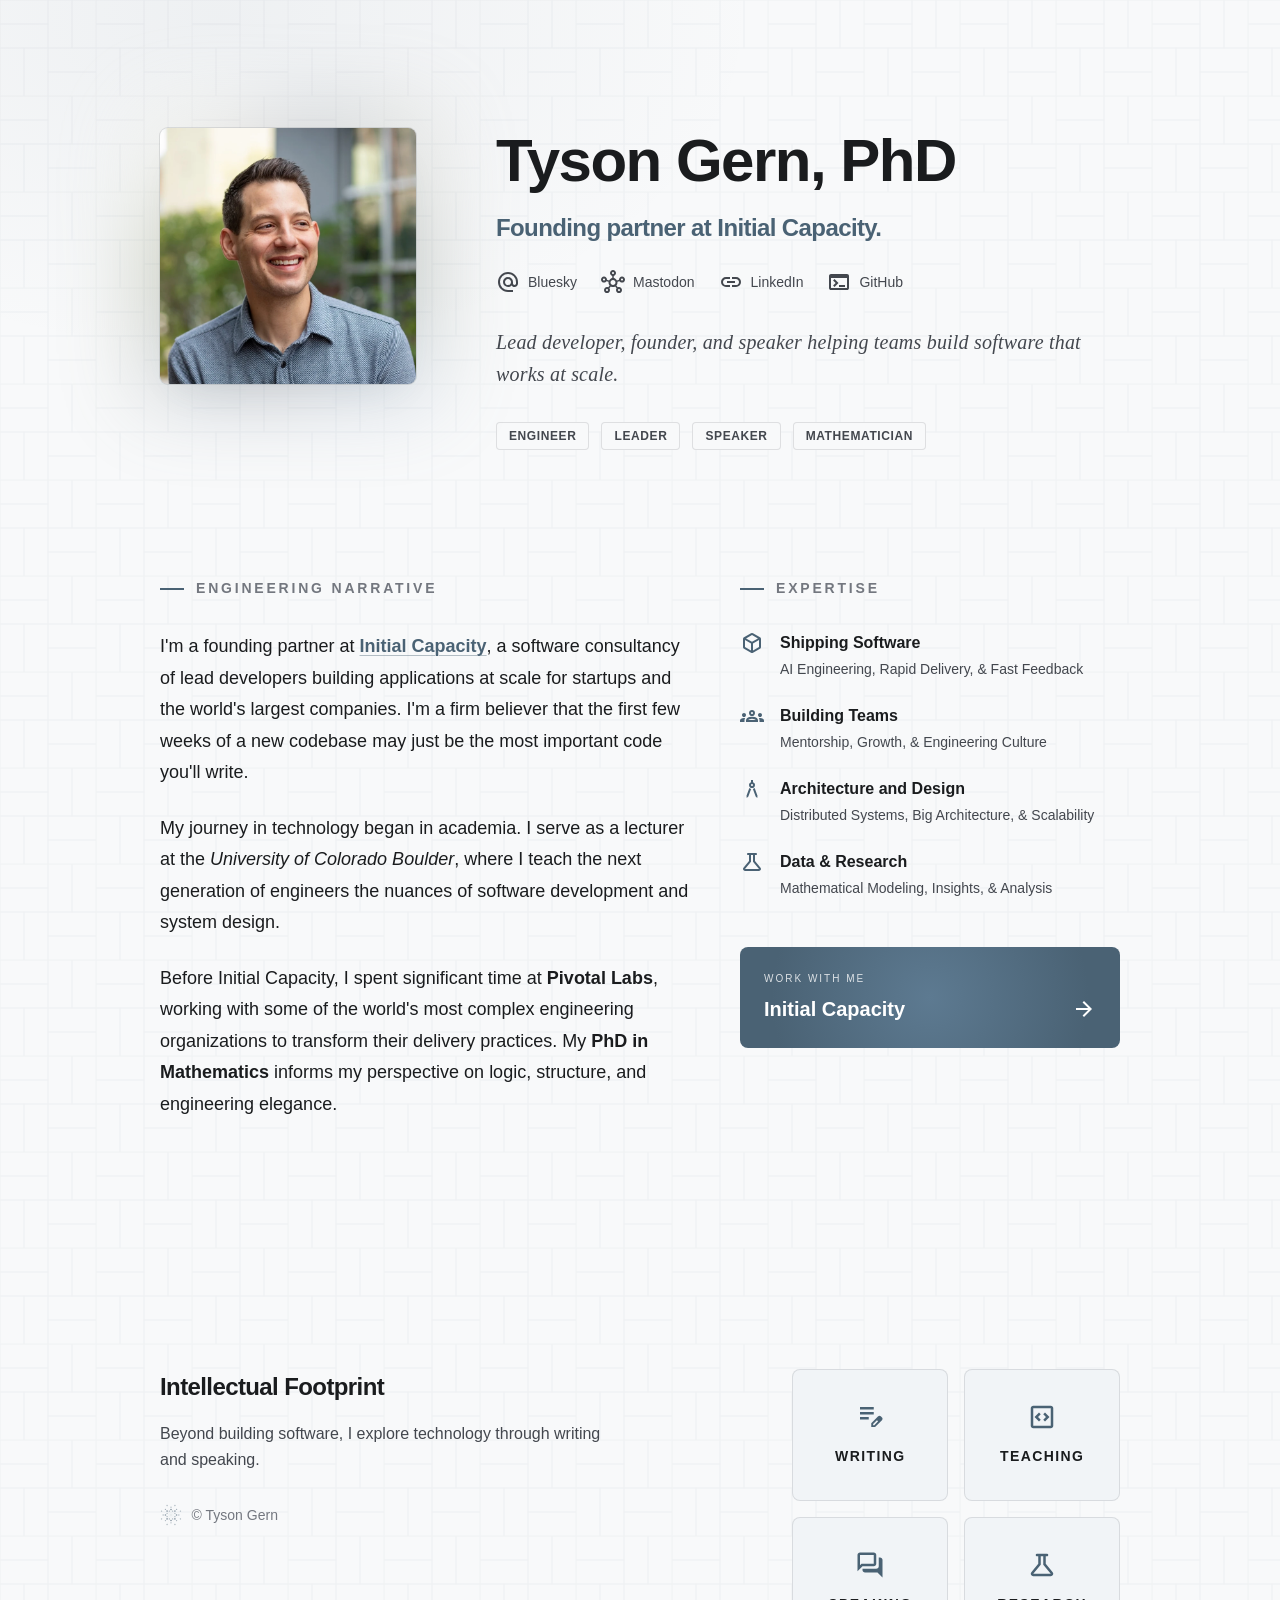
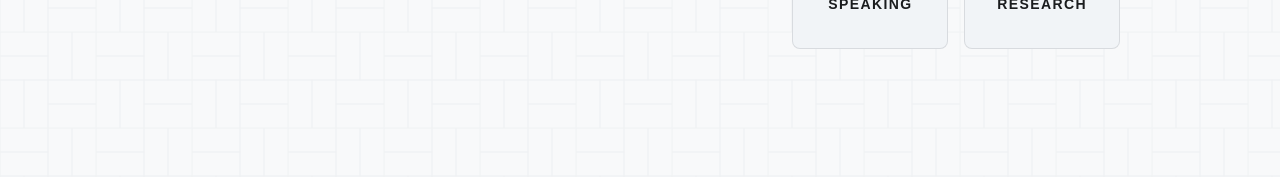
==== index.html @ 64d706c1 "Extend domino weave and wash to cover the full page Co-Authored-By: Claude Fable 5 <noreply@anthropi" ====
<!doctype html>

<html lang="en">
    <head>
        <meta charset="utf-8" />
        <meta content="width=device-width, initial-scale=1.0" name="viewport" />
        
        <title>Tyson Gern, PhD</title>

        <meta name="description" content="Founding partner at Initial Capacity, a software consultancy of lead developers building applications at scale." />
        <meta name="theme-color" media="(prefers-color-scheme: light)" content="#4a6274" />
        <meta name="theme-color" media="(prefers-color-scheme: dark)" content="#161b20" />

        <link rel="canonical" href="https://tyson.gern.org/" />
        <link rel="icon" type="image/svg+xml" href="/images/favicon.svg" />
        <link rel="alternate icon" type="image/png" href="/images/favicon.png" />
        <link rel="apple-touch-icon" href="/images/favicon.png" />
        <link rel="manifest" href="/site.webmanifest" />

        <meta property="og:title" content="Tyson Gern" />
        <meta property="og:type" content="website" />
        <meta
            property="og:description"
            content="Founding partner at Initial Capacity"
        />
        <meta property="og:url" content="https://tyson.gern.org" />
        <meta
            property="og:image"
            content="https://tyson.gern.org/images/profile.webp"
        />
        <meta property="og:image:width" content="800" />
        <meta property="og:image:height" content="800" />
        <meta property="og:image:alt" content="Portrait of Tyson Gern" />

        <meta name="twitter:card" content="summary_large_image" />
        <meta name="twitter:domain" content="tyson.gern.org" />
        <meta name="twitter:title" content="Tyson Gern" />
        <meta
            name="twitter:description"
            content="Founding partner at Initial Capacity"
        />
        <meta name="twitter:url" content="https://tyson.gern.org" />
        <meta
            name="twitter:image"
            content="https://tyson.gern.org/images/profile.webp"
        />
        <meta name="twitter:image:alt" content="Portrait of Tyson Gern" />

        <script type="application/ld+json">
            {
                "@context": "https://schema.org",
                "@type": "Person",
                "name": "Tyson Gern",
                "honorificSuffix": "PhD",
                "jobTitle": "Founding Partner",
                "url": "https://tyson.gern.org/",
                "image": "https://tyson.gern.org/images/profile.webp",
                "worksFor": {
                    "@type": "Organization",
                    "name": "Initial Capacity",
                    "url": "https://initialcapacity.io"
                },
                "alumniOf": {
                    "@type": "CollegeOrUniversity",
                    "name": "University of Colorado Boulder"
                },
                "sameAs": [
                    "https://bsky.app/profile/tysongern.bsky.social",
                    "https://hachyderm.io/@tysongern",
                    "https://www.linkedin.com/in/tysongern/",
                    "https://github.com/tygern",
                    "https://www.infoq.com/profile/Tyson-Gern",
                    "https://www.colorado.edu/ali/faculty-partners/tyson-gern",
                    "https://sessionize.com/tysongern/",
                    "https://arxiv.org/abs/1304.6074"
                ]
            }
        </script>
        <style>
            :root {
                color-scheme: light dark;

                --white: #ffffff;

                --primary-color: light-dark(#4a6274, #7f9bb0);
                --primary-hover-color: light-dark(#5d7a91, #92aec2);
                --text-color: light-dark(#1a1c1e, #e7ebee);
                --text-secondary-color: light-dark(#43474e, #b9c1c8);
                --text-muted-color: light-dark(#73777f, #8d959d);
                --background-color: light-dark(#f8f9fa, #161b20);
                --surface-color: light-dark(#eef1f4, #222b33);
                --surface-subtle-color: light-dark(#f1f4f7, #1b232a);
                --border-color: light-dark(
                    rgba(115, 119, 127, 0.2),
                    rgba(127, 155, 176, 0.2)
                );
                --card-color: light-dark(#4a6274, #354a5e);
                --card-glow-color: light-dark(#5d7a91, #48627b);
                --shadow-color: light-dark(
                    rgba(74, 98, 116, 0.18),
                    rgba(0, 0, 0, 0.5)
                );
                --hero-wash-color: light-dark(
                    rgba(74, 98, 116, 0.06),
                    rgba(127, 155, 176, 0.05)
                );
            }

            @property --primary-color { syntax: "<color>"; inherits: true; initial-value: #4a6274; }
            @property --primary-hover-color { syntax: "<color>"; inherits: true; initial-value: #5d7a91; }
            @property --text-color { syntax: "<color>"; inherits: true; initial-value: #1a1c1e; }
            @property --text-secondary-color { syntax: "<color>"; inherits: true; initial-value: #43474e; }
            @property --text-muted-color { syntax: "<color>"; inherits: true; initial-value: #73777f; }
            @property --background-color { syntax: "<color>"; inherits: true; initial-value: #f8f9fa; }
            @property --surface-color { syntax: "<color>"; inherits: true; initial-value: #eef1f4; }
            @property --surface-subtle-color { syntax: "<color>"; inherits: true; initial-value: #f1f4f7; }
            @property --border-color { syntax: "<color>"; inherits: true; initial-value: rgba(115, 119, 127, 0.2); }
            @property --card-color { syntax: "<color>"; inherits: true; initial-value: #4a6274; }
            @property --card-glow-color { syntax: "<color>"; inherits: true; initial-value: #5d7a91; }
            @property --shadow-color { syntax: "<color>"; inherits: true; initial-value: rgba(74, 98, 116, 0.18); }
            @property --hero-wash-color { syntax: "<color>"; inherits: true; initial-value: rgba(74, 98, 116, 0.06); }

            /* Added after first paint so the initial render doesn't fade in;
               makes an OS light/dark flip cross-fade like dusk instead of snapping. */
            html.theme-fade {
                transition: --primary-color 0.8s ease, --primary-hover-color 0.8s ease,
                    --text-color 0.8s ease, --text-secondary-color 0.8s ease,
                    --text-muted-color 0.8s ease, --background-color 0.8s ease,
                    --surface-color 0.8s ease, --surface-subtle-color 0.8s ease,
                    --border-color 0.8s ease, --card-color 0.8s ease,
                    --card-glow-color 0.8s ease, --shadow-color 0.8s ease,
                    --hero-wash-color 0.8s ease;
            }

            *, *::before, *::after {
                box-sizing: border-box;
            }

            @media (prefers-reduced-motion: reduce) {
                *, *::before, *::after {
                    animation-duration: 0.01ms !important;
                    animation-delay: 0ms !important;
                    animation-iteration-count: 1 !important;
                    transition-duration: 0.01ms !important;
                }
            }

            ::selection {
                background-color: light-dark(
                    rgba(74, 98, 116, 0.25),
                    rgba(127, 155, 176, 0.35)
                );
            }

            a:focus-visible {
                outline: 2px solid var(--primary-color);
                outline-offset: 3px;
                border-radius: 0.25rem;
            }

            body {
                margin: 0;
                position: relative;
                background-color: var(--background-color);
                color: var(--text-color);
                font-family: -apple-system, BlinkMacSystemFont, "Segoe UI",
                    Roboto, Helvetica, Arial, sans-serif, "Apple Color Emoji",
                    "Segoe UI Emoji", "Segoe UI Symbol";
                line-height: 1.5;
                -webkit-font-smoothing: antialiased;
                overflow-x: hidden;
            }

            /* Slow-breathing wash: ±1.5% over 160s — felt on a long dwell,
               never seen moving. Oversized so the drift never exposes an edge. */
            body::before {
                content: "";
                position: absolute;
                top: -10vh;
                left: -5vw;
                right: -5vw;
                height: 120vh;
                z-index: -1;
                background: radial-gradient(
                    ellipse 55% 45% at 20% 10%,
                    var(--hero-wash-color),
                    transparent 70%
                );
                animation: wash-drift 160s ease-in-out infinite alternate;
                pointer-events: none;
            }

            @keyframes wash-drift {
                from {
                    transform: translate3d(-1.5%, -1%, 0);
                }
                to {
                    transform: translate3d(1.5%, 1.5%, 0);
                }
            }

            /* Basketweave domino tiling across the whole page. */
            body::after {
                content: "";
                position: absolute;
                inset: 0;
                z-index: -1;
                background-color: var(--primary-color);
                opacity: 0.045;
                mask-image: url("data:image/svg+xml,%3Csvg xmlns='http://www.w3.org/2000/svg' width='96' height='96'%3E%3Cg fill='none' stroke='%23000'%3E%3Crect x='0' y='0' width='48' height='24'/%3E%3Crect x='0' y='24' width='48' height='24'/%3E%3Crect x='48' y='0' width='24' height='48'/%3E%3Crect x='72' y='0' width='24' height='48'/%3E%3Crect x='0' y='48' width='24' height='48'/%3E%3Crect x='24' y='48' width='24' height='48'/%3E%3Crect x='48' y='48' width='48' height='24'/%3E%3Crect x='48' y='72' width='48' height='24'/%3E%3C/g%3E%3C/svg%3E");
                mask-repeat: repeat;
                pointer-events: none;
            }

            h1, h2, h3, h4, p, ul {
                margin: 0;
            }

            ul {
                padding: 0;
            }

            svg.icon {
                width: 24px;
                height: 24px;
                fill: currentColor;
                flex-shrink: 0;
            }

            .container {
                max-width: 1024px;
                margin: 0 auto;
                padding: 4rem 2rem;

                @media (min-width: 768px) {
                    padding: 8rem 2rem;
                }
            }

            .hero {
                display: flex;
                flex-direction: column;
                gap: 3rem;
                align-items: center;
                margin-bottom: 8rem;

                @media (min-width: 768px) {
                    flex-direction: row;
                    gap: 5rem;
                    align-items: flex-start;
                }

                & img {
                    display: block;
                    width: 12rem;
                    height: 12rem;
                    object-fit: cover;
                    border-radius: 0.5rem;
                    background-color: var(--surface-color);
                    box-shadow: 0 0 0 1px var(--border-color),
                        0 20px 40px -24px var(--shadow-color);

                    @media (min-width: 768px) {
                        width: 16rem;
                        height: 16rem;
                    }
                }
            }

            .portrait {
                position: relative;
                isolation: isolate;
                flex-shrink: 0;
            }

            /* Ambient glow: the portrait's own colors bleed softly into the page. */
            .portrait::before {
                content: "";
                position: absolute;
                inset: -8%;
                z-index: -1;
                background: url(./images/profile.webp) center / cover;
                filter: blur(42px) saturate(1.15);
                border-radius: 1rem;
                opacity: 0.25;
            }

            @media (prefers-color-scheme: dark) {
                .portrait::before {
                    opacity: 0.45;
                }
            }

            .hero-content {
                flex-grow: 1;

                & h1 {
                    font-size: 2.5rem;
                    font-weight: 900;
                    line-height: 1.1;
                    margin-bottom: 1rem;
                    letter-spacing: -0.025em;
                    text-wrap: balance;

                    @media (min-width: 768px) {
                        font-size: 3.75rem;
                    }
                }

                & .headline {
                    font-size: 1.25rem;
                    font-weight: 700;
                    color: var(--primary-color);
                    margin-bottom: 1.5rem;
                    letter-spacing: -0.025em;
                    text-wrap: balance;

                    @media (min-width: 768px) {
                        font-size: 1.5rem;
                    }
                }

                & .statement {
                    font-family: "Iowan Old Style", "Palatino Linotype",
                        Palatino, Georgia, "Times New Roman", serif;
                    font-size: 1.125rem;
                    line-height: 1.6;
                    letter-spacing: 0.01em;
                    color: var(--text-secondary-color);
                    font-style: italic;
                    text-wrap: pretty;
                    max-width: 42rem;
                    margin-bottom: 2rem;

                    @media (min-width: 768px) {
                        font-size: 1.25rem;
                    }
                }
            }

            .social-links {
                display: flex;
                flex-wrap: wrap;
                gap: 1.5rem;
                margin-bottom: 2rem;
                color: var(--text-secondary-color);

                & a {
                    display: flex;
                    align-items: center;
                    gap: 0.5rem;
                    text-decoration: none;
                    color: inherit;
                    transition: color 0.2s ease;

                    &:hover {
                        color: var(--primary-color);
                    }

                    &:hover svg {
                        animation: icon-wiggle 0.35s ease;
                    }

                    & span {
                        font-size: 0.875rem;
                        font-weight: 500;
                    }
                }
            }

            @keyframes icon-wiggle {
                0%, 100% {
                    transform: rotate(0);
                }
                30% {
                    transform: rotate(-8deg) scale(1.08);
                }
                60% {
                    transform: rotate(6deg) scale(1.08);
                }
            }

            .tag-container {
                display: flex;
                flex-wrap: wrap;
                gap: 0.75rem;

                & span {
                    padding: 0.25rem 0.75rem;
                    /* opaque so the domino pattern never shows through a pill */
                    background-color: var(--background-color);
                    border: 1px solid var(--border-color);
                    color: var(--text-secondary-color);
                    border-radius: 0.25rem;
                    font-size: 0.75rem;
                    font-weight: 700;
                    text-transform: uppercase;
                    letter-spacing: 0.05em;
                }
            }

            .content-grid {
                display: grid;
                grid-template-columns: 1fr;
                gap: 3rem;
                margin-bottom: 8rem;

                @media (min-width: 768px) {
                    grid-template-columns: 7fr 5fr;
                }
            }

            .section-label {
                font-size: 0.875rem;
                font-weight: 900;
                text-transform: uppercase;
                letter-spacing: 0.2em;
                color: var(--text-muted-color);
                margin-bottom: 2rem;
                display: flex;
                align-items: center;
                gap: 0.75rem;

                &::before {
                    content: "";
                    width: 1.5rem;
                    height: 2px;
                    background-color: var(--primary-color);
                    flex-shrink: 0;
                }
            }

            .narrative {
                font-size: 1.125rem;
                color: var(--text-color);
                line-height: 1.75;

                & p {
                    margin-bottom: 1.5rem;
                    text-wrap: pretty;
                }

                & strong {
                    font-weight: 700;
                }

                & a.highlight {
                    color: var(--primary-color);
                    font-weight: 700;
                    text-decoration: underline;
                    text-decoration-color: color-mix(
                        in srgb,
                        var(--primary-color) 40%,
                        transparent
                    );
                    text-decoration-thickness: 1px;
                    text-underline-offset: 3px;
                    transition: text-decoration-color 0.2s ease;

                    &:hover {
                        text-decoration-color: var(--primary-color);
                    }
                }
            }

            .expertise-list {
                list-style: none;
                display: flex;
                flex-direction: column;
                gap: 1.5rem;
                margin-bottom: 3rem;

                & li {
                    display: flex;
                    align-items: flex-start;
                    gap: 1rem;

                    & svg {
                        color: var(--primary-color);
                    }

                    & .expertise-title {
                        font-weight: 700;
                        color: var(--text-color);
                        margin-bottom: 0.25rem;
                    }

                    & .expertise-desc {
                        font-size: 0.875rem;
                        color: var(--text-secondary-color);
                    }
                }
            }

            .project-card {
                display: block;
                padding: 1.5rem;
                background: radial-gradient(
                    220px circle at var(--x, 50%) var(--y, 50%),
                    var(--card-glow-color),
                    var(--card-color) 72%
                );
                color: var(--white);
                border-radius: 0.5rem;
                text-decoration: none;

                & .label {
                    font-size: 0.625rem;
                    text-transform: uppercase;
                    letter-spacing: 0.2em;
                    opacity: 0.8;
                    margin-bottom: 0.5rem;
                }

                & .content {
                    display: flex;
                    align-items: center;
                    justify-content: space-between;
                }

                & h4 {
                    font-size: 1.25rem;
                    font-weight: 700;
                }
            }

            .footer-section {
                padding-top: 6rem;
                border-top: 1px solid var(--border-color);
            }

            /* Scroll-linked: the rule draws outward from center as the footer
               enters the viewport. Unsupported browsers keep the static border. */
            @supports (animation-timeline: view()) {
                .footer-section {
                    border-top-color: transparent;
                    position: relative;

                    &::before {
                        content: "";
                        position: absolute;
                        top: 0;
                        left: 50%;
                        width: 0;
                        height: 1px;
                        background-color: var(--border-color);
                        animation: draw-hairline linear both;
                        animation-timeline: view();
                        animation-range: entry 0% entry 80%;
                    }
                }

                @keyframes draw-hairline {
                    to {
                        width: 100%;
                        left: 0;
                    }
                }
            }

            .footer-flex {
                display: flex;
                flex-direction: column;
                gap: 3rem;

                @media (min-width: 768px) {
                    flex-direction: row;
                    justify-content: space-between;
                }
            }

            .footer-info {
                max-width: 28rem;

                & h2 {
                    font-size: 1.5rem;
                    font-weight: 900;
                    margin-bottom: 1rem;
                    letter-spacing: -0.025em;
                    text-wrap: balance;
                }

                & p {
                    color: var(--text-secondary-color);
                    line-height: 1.6;
                }

                & .copyright {
                    margin-top: 2rem;
                    font-size: 0.875rem;
                    color: var(--text-muted-color);
                    display: flex;
                    align-items: center;
                    gap: 0.6rem;
                }

                & .colophon {
                    color: var(--primary-color);
                    opacity: 0.65;
                    flex-shrink: 0;
                }
            }

            .action-buttons {
                display: grid;
                grid-template-columns: repeat(2, 1fr);
                gap: 1rem;

                & a {
                    padding: 2rem;
                    background-color: var(--surface-subtle-color);
                    border-radius: 0.5rem;
                    border: 1px solid var(--border-color);
                    text-decoration: none;
                    color: inherit;
                    text-align: center;
                    transition: border-color 0.2s ease,
                        background-color 0.2s ease, transform 0.2s ease,
                        box-shadow 0.2s ease;

                    &:hover {
                        border-color: var(--primary-color);
                        background-color: var(--surface-color);
                        transform: translateY(-3px);
                        box-shadow: 0 1px 2px rgba(74, 98, 116, 0.08),
                            0 10px 24px -6px var(--shadow-color);
                    }

                    & svg {
                        display: block;
                        margin-inline: auto;
                        color: var(--primary-color);
                        width: 30px;
                        height: 30px;
                        margin-bottom: 0.75rem;
                    }

                    & span {
                        font-size: 0.875rem;
                        font-weight: 700;
                        text-transform: uppercase;
                        letter-spacing: 0.1em;
                    }
                }
            }
        </style>
    </head>
    <body>
        <main class="container">
            <section class="hero">
                <div class="portrait">
                    <img
                        alt="Professional studio portrait of Tyson Gern"
                        src="./images/profile.webp"
                        width="800"
                        height="800"
                        fetchpriority="high"
                        decoding="async"
                    />
                </div>
                <div class="hero-content">
                    <h1>Tyson Gern, PhD</h1>
                    <p class="headline">
                        Founding partner at Initial Capacity.
                    </p>
                    <div class="social-links">
                        <a
                            href="https://bsky.app/profile/tysongern.bsky.social"
                        >
                            <svg class="icon" aria-hidden="true" focusable="false" xmlns="http://www.w3.org/2000/svg" viewBox="0 -960 960 960"><path d="M480-80q-83 0-156-31.5T197-197q-54-54-85.5-127T80-480q0-83 31.5-156T197-763q54-54 127-85.5T480-880q83 0 156 31.5T763-763q54 54 85.5 127T880-480v58q0 59-40.5 100.5T740-280q-35 0-66-15t-52-43q-29 29-65.5 43.5T480-280q-83 0-141.5-58.5T280-480q0-83 58.5-141.5T480-680q83 0 141.5 58.5T680-480v58q0 26 17 44t43 18q26 0 43-18t17-44v-58q0-134-93-227t-227-93q-134 0-227 93t-93 227q0 134 93 227t227 93h200v80H480Zm85-315q35-35 35-85t-35-85q-35-35-85-35t-85 35q-35 35-35 85t35 85q35 35 85 35t85-35Z"/></svg>
                            <span>Bluesky</span>
                        </a>
                        <a
                            href="https://hachyderm.io/@tysongern"
                        >
                            <svg class="icon" aria-hidden="true" focusable="false" xmlns="http://www.w3.org/2000/svg" viewBox="0 -960 960 960"><path d="M155-75q-35-35-35-85t35-85q35-35 85-35 14 0 26 3t23 8l57-71q-28-31-39-70t-5-78l-81-27q-17 25-43 40t-58 15q-50 0-85-35T0-580q0-50 35-85t85-35q50 0 85 35t35 85v8l81 28q20-36 53.5-61t75.5-32v-87q-39-11-64.5-42.5T360-840q0-50 35-85t85-35q50 0 85 35t35 85q0 42-26 73.5T510-724v87q42 7 75.5 32t53.5 61l81-28v-8q0-50 35-85t85-35q50 0 85 35t35 85q0 50-35 85t-85 35q-32 0-58.5-15T739-515l-81 27q6 39-5 77.5T614-340l57 70q11-5 23-7.5t26-2.5q50 0 85 35t35 85q0 50-35 85t-85 35q-50 0-85-35t-35-85q0-20 6.5-38.5T624-232l-57-71q-41 23-87.5 23T392-303l-56 71q11 15 17.5 33.5T360-160q0 50-35 85t-85 35q-50 0-85-35Zm-35-465q17 0 28.5-11.5T160-580q0-17-11.5-28.5T120-620q-17 0-28.5 11.5T80-580q0 17 11.5 28.5T120-540Zm148.5 408.5Q280-143 280-160t-11.5-28.5Q257-200 240-200t-28.5 11.5Q200-177 200-160t11.5 28.5Q223-120 240-120t28.5-11.5Zm240-680Q520-823 520-840t-11.5-28.5Q497-880 480-880t-28.5 11.5Q440-857 440-840t11.5 28.5Q463-800 480-800t28.5-11.5ZM480-360q42 0 71-29t29-71q0-42-29-71t-71-29q-42 0-71 29t-29 71q0 42 29 71t71 29Zm268.5 228.5Q760-143 760-160t-11.5-28.5Q737-200 720-200t-28.5 11.5Q680-177 680-160t11.5 28.5Q703-120 720-120t28.5-11.5Zm120-420Q880-563 880-580t-11.5-28.5Q857-620 840-620t-28.5 11.5Q800-597 800-580t11.5 28.5Q823-540 840-540t28.5-11.5ZM480-840ZM120-580Zm360 120Zm360-120ZM240-160Zm480 0Z"/></svg>
                            <span>Mastodon</span>
                        </a>
                        <a
                            href="https://www.linkedin.com/in/tysongern/"
                        >
                            <svg class="icon" aria-hidden="true" focusable="false" xmlns="http://www.w3.org/2000/svg" viewBox="0 -960 960 960"><path d="M440-280H280q-83 0-141.5-58.5T80-480q0-83 58.5-141.5T280-680h160v80H280q-50 0-85 35t-35 85q0 50 35 85t85 35h160v80ZM320-440v-80h320v80H320Zm200 160v-80h160q50 0 85-35t35-85q0-50-35-85t-85-35H520v-80h160q83 0 141.5 58.5T880-480q0 83-58.5 141.5T680-280H520Z"/></svg>
                            <span>LinkedIn</span>
                        </a>
                        <a href="https://github.com/tygern">
                            <svg class="icon" aria-hidden="true" focusable="false" xmlns="http://www.w3.org/2000/svg" viewBox="0 -960 960 960"><path d="M160-160q-33 0-56.5-23.5T80-240v-480q0-33 23.5-56.5T160-800h640q33 0 56.5 23.5T880-720v480q0 33-23.5 56.5T800-160H160Zm0-80h640v-400H160v400Zm140-40-56-56 103-104-104-104 57-56 160 160-160 160Zm180 0v-80h240v80H480Z"/></svg>
                            <span>GitHub</span>
                        </a>
                    </div>
                    <p class="statement">
                        Lead developer, founder, and speaker helping teams build software that works at scale.
                    </p>
                    <div class="tag-container">
                        <span>Engineer</span>
                        <span>Leader</span>
                        <span>Speaker</span>
                        <span>Mathematician</span>
                    </div>
                </div>
            </section>
            <section class="content-grid">
                <div>
                    <h2 class="section-label">Engineering Narrative</h2>
                    <div class="narrative">
                        <p>
                            I'm a founding partner at
                            <a class="highlight" href="https://initialcapacity.io"
                                >Initial Capacity</a
                            >, a software consultancy of lead developers
                            building applications at scale for startups and the
                            world's largest companies. I'm a firm believer that
                            the first few weeks of a new codebase may just be
                            the most important code you'll write.
                        </p>
                        <p>
                            My journey in technology began in academia. I
                            serve as a lecturer at the
                            <em>University of Colorado Boulder</em>, where I
                            teach the next generation of engineers the nuances
                            of software development and system design.
                        </p>
                        <p>
                            Before Initial Capacity, I spent significant time at
                            <strong>Pivotal Labs</strong>, working with some of
                            the world's most complex engineering organizations
                            to transform their delivery practices. My
                            <strong>PhD in Mathematics</strong> informs
                            my perspective on logic, structure, and engineering
                            elegance.
                        </p>
                    </div>
                </div>
                <div>
                    <h3 class="section-label">Expertise</h3>
                    <ul class="expertise-list">
                        <li>
                            <svg class="icon" aria-hidden="true" focusable="false" xmlns="http://www.w3.org/2000/svg" viewBox="0 -960 960 960"><path d="M440-183v-274L200-596v274l240 139Zm80 0 240-139v-274L520-457v274Zm-40-343 237-137-237-137-237 137 237 137ZM160-252q-19-11-29.5-29T120-321v-318q0-22 10.5-40t29.5-29l280-161q19-11 40-11t40 11l280 161q19 11 29.5 29t10.5 40v318q0 22-10.5 40T800-252L520-91q-19 11-40 11t-40-11L160-252Zm320-228Z"/></svg>
                            <div>
                                <p class="expertise-title">Shipping Software</p>
                                <p class="expertise-desc">
                                    AI Engineering, Rapid Delivery, &amp; Fast
                                    Feedback
                                </p>
                            </div>
                        </li>
                        <li>
                            <svg class="icon" aria-hidden="true" focusable="false" xmlns="http://www.w3.org/2000/svg" viewBox="0 -960 960 960"><path d="M0-240v-63q0-43 44-70t116-27q13 0 25 .5t23 2.5q-14 21-21 44t-7 48v65H0Zm240 0v-65q0-32 17.5-58.5T307-410q32-20 76.5-30t96.5-10q53 0 97.5 10t76.5 30q32 20 49 46.5t17 58.5v65H240Zm540 0v-65q0-26-6.5-49T754-397q11-2 22.5-2.5t23.5-.5q72 0 116 26.5t44 70.5v63H780Zm-455-80h311q-10-20-55.5-35T480-370q-55 0-100.5 15T325-320ZM160-440q-33 0-56.5-23.5T80-520q0-34 23.5-57t56.5-23q34 0 57 23t23 57q0 33-23 56.5T160-440Zm640 0q-33 0-56.5-23.5T720-520q0-34 23.5-57t56.5-23q34 0 57 23t23 57q0 33-23 56.5T800-440Zm-320-40q-50 0-85-35t-35-85q0-51 35-85.5t85-34.5q51 0 85.5 34.5T600-600q0 50-34.5 85T480-480Zm0-80q17 0 28.5-11.5T520-600q0-17-11.5-28.5T480-640q-17 0-28.5 11.5T440-600q0 17 11.5 28.5T480-560Zm1 240Zm-1-280Z"/></svg>
                            <div>
                                <p class="expertise-title">Building Teams</p>
                                <p class="expertise-desc">
                                    Mentorship, Growth, &amp; Engineering
                                    Culture
                                </p>
                            </div>
                        </li>
                        <li>
                            <svg class="icon" aria-hidden="true" focusable="false" xmlns="http://www.w3.org/2000/svg" viewBox="0 -960 960 960"><path d="m270-120-10-88 114-314q15 14 32.5 23.5T444-484L334-182l-64 62Zm420 0-64-62-110-302q20-5 37.5-14.5T586-522l114 314-10 88ZM395-555q-35-35-35-85 0-39 22.5-69.5T440-752v-88h80v88q35 12 57.5 42.5T600-640q0 50-35 85t-85 35q-50 0-85-35Zm113.5-56.5Q520-623 520-640t-11.5-28.5Q497-680 480-680t-28.5 11.5Q440-657 440-640t11.5 28.5Q463-600 480-600t28.5-11.5Z"/></svg>
                            <div>
                                <p class="expertise-title">
                                    Architecture and Design
                                </p>
                                <p class="expertise-desc">
                                    Distributed Systems, Big Architecture, &amp;
                                    Scalability
                                </p>
                            </div>
                        </li>
                        <li>
                            <svg class="icon" aria-hidden="true" focusable="false" xmlns="http://www.w3.org/2000/svg" viewBox="0 -960 960 960"><path d="M200-120q-51 0-72.5-45.5T138-250l222-270v-240h-40q-17 0-28.5-11.5T280-800q0-17 11.5-28.5T320-840h320q17 0 28.5 11.5T680-800q0 17-11.5 28.5T640-760h-40v240l222 270q32 39 10.5 84.5T760-120H200Zm0-80h560L520-492v-268h-80v268L200-200Zm280-280Z"/></svg>
                            <div>
                                <p class="expertise-title">
                                    Data &amp; Research
                                </p>
                                <p class="expertise-desc">
                                    Mathematical Modeling, Insights, &amp;
                                    Analysis
                                </p>
                            </div>
                        </li>
                    </ul>
                    <a class="project-card" href="https://initialcapacity.io">
                        <p class="label">Work with me</p>
                        <div class="content">
                            <h4>Initial Capacity</h4>
                            <svg class="icon" aria-hidden="true" focusable="false" xmlns="http://www.w3.org/2000/svg" viewBox="0 -960 960 960"><path d="M647-440H160v-80h487L423-744l57-56 320 320-320 320-57-56 224-224Z"/></svg>
                        </div>
                    </a>
                </div>
            </section>
            <section class="footer-section">
                <div class="footer-flex">
                    <div class="footer-info">
                        <h2>Intellectual Footprint</h2>
                        <p>
                            Beyond building software, I explore technology
                            through writing and speaking.
                        </p>
                        <p class="copyright">
                            <svg class="colophon" role="img" viewBox="-60 -60 120 120" width="22" height="22"><title>Root system of type D₅, Coxeter-plane projection</title><g stroke="currentColor" stroke-width=".8" opacity=".18"><line x2="-51.7" y2="21.4"/><line x2="-51.7" y2="-21.4"/><line x2="-42.8" y2="0"/><line x2="-30.3" y2="30.3"/><line x2="-30.3" y2="0"/><line x2="-30.3" y2="-30.3"/><line x2="-21.4" y2="51.7"/><line x2="-21.4" y2="21.4"/><line x2="-21.4" y2="8.9"/><line x2="-21.4" y2="-8.9"/><line x2="-21.4" y2="-21.4"/><line x2="-21.4" y2="-51.7"/><line x2="-8.9" y2="21.4"/><line x2="-8.9" y2="-21.4"/><line x2="0" y2="42.8"/><line x2="0" y2="30.3"/><line x2="0" y2="-30.3"/><line x2="0" y2="-42.8"/><line x2="8.9" y2="21.4"/><line x2="8.9" y2="-21.4"/><line x2="21.4" y2="51.7"/><line x2="21.4" y2="21.4"/><line x2="21.4" y2="8.9"/><line x2="21.4" y2="-8.9"/><line x2="21.4" y2="-21.4"/><line x2="21.4" y2="-51.7"/><line x2="30.3" y2="30.3"/><line x2="30.3" y2="0"/><line x2="30.3" y2="-30.3"/><line x2="42.8" y2="0"/><line x2="51.7" y2="21.4"/><line x2="51.7" y2="-21.4"/></g><g fill="currentColor"><circle cx="-51.7" cy="21.4" r="3.6" opacity=".7"/><circle cx="-51.7" cy="-21.4" r="3.6" opacity=".7"/><circle cx="-42.8" cy="0" r="3.6" opacity=".7"/><circle cx="-30.3" cy="30.3" r="3.6" opacity=".7"/><circle cx="-30.3" cy="0" r="4.4"/><circle cx="-30.3" cy="-30.3" r="3.6" opacity=".7"/><circle cx="-21.4" cy="51.7" r="3.6" opacity=".7"/><circle cx="-21.4" cy="21.4" r="4.4"/><circle cx="-21.4" cy="8.9" r="3.6" opacity=".7"/><circle cx="-21.4" cy="-8.9" r="3.6" opacity=".7"/><circle cx="-21.4" cy="-21.4" r="4.4"/><circle cx="-21.4" cy="-51.7" r="3.6" opacity=".7"/><circle cx="-8.9" cy="21.4" r="3.6" opacity=".7"/><circle cx="-8.9" cy="-21.4" r="3.6" opacity=".7"/><circle cx="0" cy="42.8" r="3.6" opacity=".7"/><circle cx="0" cy="30.3" r="4.4"/><circle cx="0" cy="-30.3" r="4.4"/><circle cx="0" cy="-42.8" r="3.6" opacity=".7"/><circle cx="8.9" cy="21.4" r="3.6" opacity=".7"/><circle cx="8.9" cy="-21.4" r="3.6" opacity=".7"/><circle cx="21.4" cy="51.7" r="3.6" opacity=".7"/><circle cx="21.4" cy="21.4" r="4.4"/><circle cx="21.4" cy="8.9" r="3.6" opacity=".7"/><circle cx="21.4" cy="-8.9" r="3.6" opacity=".7"/><circle cx="21.4" cy="-21.4" r="4.4"/><circle cx="21.4" cy="-51.7" r="3.6" opacity=".7"/><circle cx="30.3" cy="30.3" r="3.6" opacity=".7"/><circle cx="30.3" cy="0" r="4.4"/><circle cx="30.3" cy="-30.3" r="3.6" opacity=".7"/><circle cx="42.8" cy="0" r="3.6" opacity=".7"/><circle cx="51.7" cy="21.4" r="3.6" opacity=".7"/><circle cx="51.7" cy="-21.4" r="3.6" opacity=".7"/></g></svg>
                            <span>&copy; Tyson Gern</span>
                        </p>
                    </div>
                    <div class="action-buttons">
                        <a
                            href="https://www.infoq.com/profile/Tyson-Gern"
                        >
                            <svg class="icon" aria-hidden="true" focusable="false" xmlns="http://www.w3.org/2000/svg" viewBox="0 -960 960 960"><path d="M160-400v-80h280v80H160Zm0-160v-80h440v80H160Zm0-160v-80h440v80H160Zm360 560v-123l221-220q9-9 20-13t22-4q12 0 23 4.5t20 13.5l37 37q8 9 12.5 20t4.5 22q0 11-4 22.5T863-380L643-160H520Zm300-263-37-37 37 37ZM580-220h38l121-122-18-19-19-18-122 121v38Zm141-141-19-18 37 37-18-19Z"/></svg>
                            <span>Writing</span>
                        </a>
                        <a
                            href="https://www.colorado.edu/ali/faculty-partners/tyson-gern"
                        >
                            <svg class="icon" aria-hidden="true" focusable="false" xmlns="http://www.w3.org/2000/svg" viewBox="0 -960 960 960"><path d="m384-336 56-57-87-87 87-87-56-57-144 144 144 144Zm192 0 144-144-144-144-56 57 87 87-87 87 56 57ZM200-120q-33 0-56.5-23.5T120-200v-560q0-33 23.5-56.5T200-840h560q33 0 56.5 23.5T840-760v560q0 33-23.5 56.5T760-120H200Zm0-80h560v-560H200v560Zm0-560v560-560Z"/></svg>
                            <span>Teaching</span>
                        </a>
                        <a
                            href="https://sessionize.com/tysongern/"
                        >
                            <svg class="icon" aria-hidden="true" focusable="false" xmlns="http://www.w3.org/2000/svg" viewBox="0 -960 960 960"><path d="M880-80 720-240H320q-33 0-56.5-23.5T240-320v-40h440q33 0 56.5-23.5T760-440v-280h40q33 0 56.5 23.5T880-640v560ZM160-473l47-47h393v-280H160v327ZM80-280v-520q0-33 23.5-56.5T160-880h440q33 0 56.5 23.5T680-800v280q0 33-23.5 56.5T600-440H240L80-280Zm80-240v-280 280Z"/></svg>
                            <span>Speaking</span>
                        </a>
                        <a
                            href="https://arxiv.org/abs/1304.6074"
                            title="Leading Coefficients of Kazhdan–Lusztig Polynomials in Type D — PhD thesis, 2013"
                        >
                            <svg class="icon" aria-hidden="true" focusable="false" xmlns="http://www.w3.org/2000/svg" viewBox="0 -960 960 960"><path d="M200-120q-51 0-72.5-45.5T138-250l222-270v-240h-40q-17 0-28.5-11.5T280-800q0-17 11.5-28.5T320-840h320q17 0 28.5 11.5T680-800q0 17-11.5 28.5T640-760h-40v240l222 270q32 39 10.5 84.5T760-120H200Zm0-80h560L520-492v-268h-80v268L200-200Zm280-280Z"/></svg>
                            <span>Research</span>
                        </a>
                    </div>
                </div>
            </section>
        </main>
        <script>
            requestAnimationFrame(() =>
                requestAnimationFrame(() =>
                    document.documentElement.classList.add("theme-fade")
                )
            );

            const card = document.querySelector(".project-card");
            card.addEventListener("mousemove", (event) => {
                const rect = card.getBoundingClientRect();
                const x = ((event.clientX - rect.left) / rect.width) * 100;
                const y = ((event.clientY - rect.top) / rect.height) * 100;
                card.style.setProperty("--x", x + "%");
                card.style.setProperty("--y", y + "%");
            });
            card.addEventListener("mouseleave", () => {
                card.style.removeProperty("--x");
                card.style.removeProperty("--y");
            });

            console.log(
                "%cHi. You look like someone who reads consoles.",
                "color:#7f9bb0;font-weight:bold;font-size:14px;"
            );
            console.log(
                "Fun fact: before shipping software I computed leading coefficients of Kazhdan–Lusztig polynomials — https://arxiv.org/abs/1304.6074"
            );
            console.log(
                "Want to build something? → https://initialcapacity.io"
            );
        </script>
    </body>
</html>
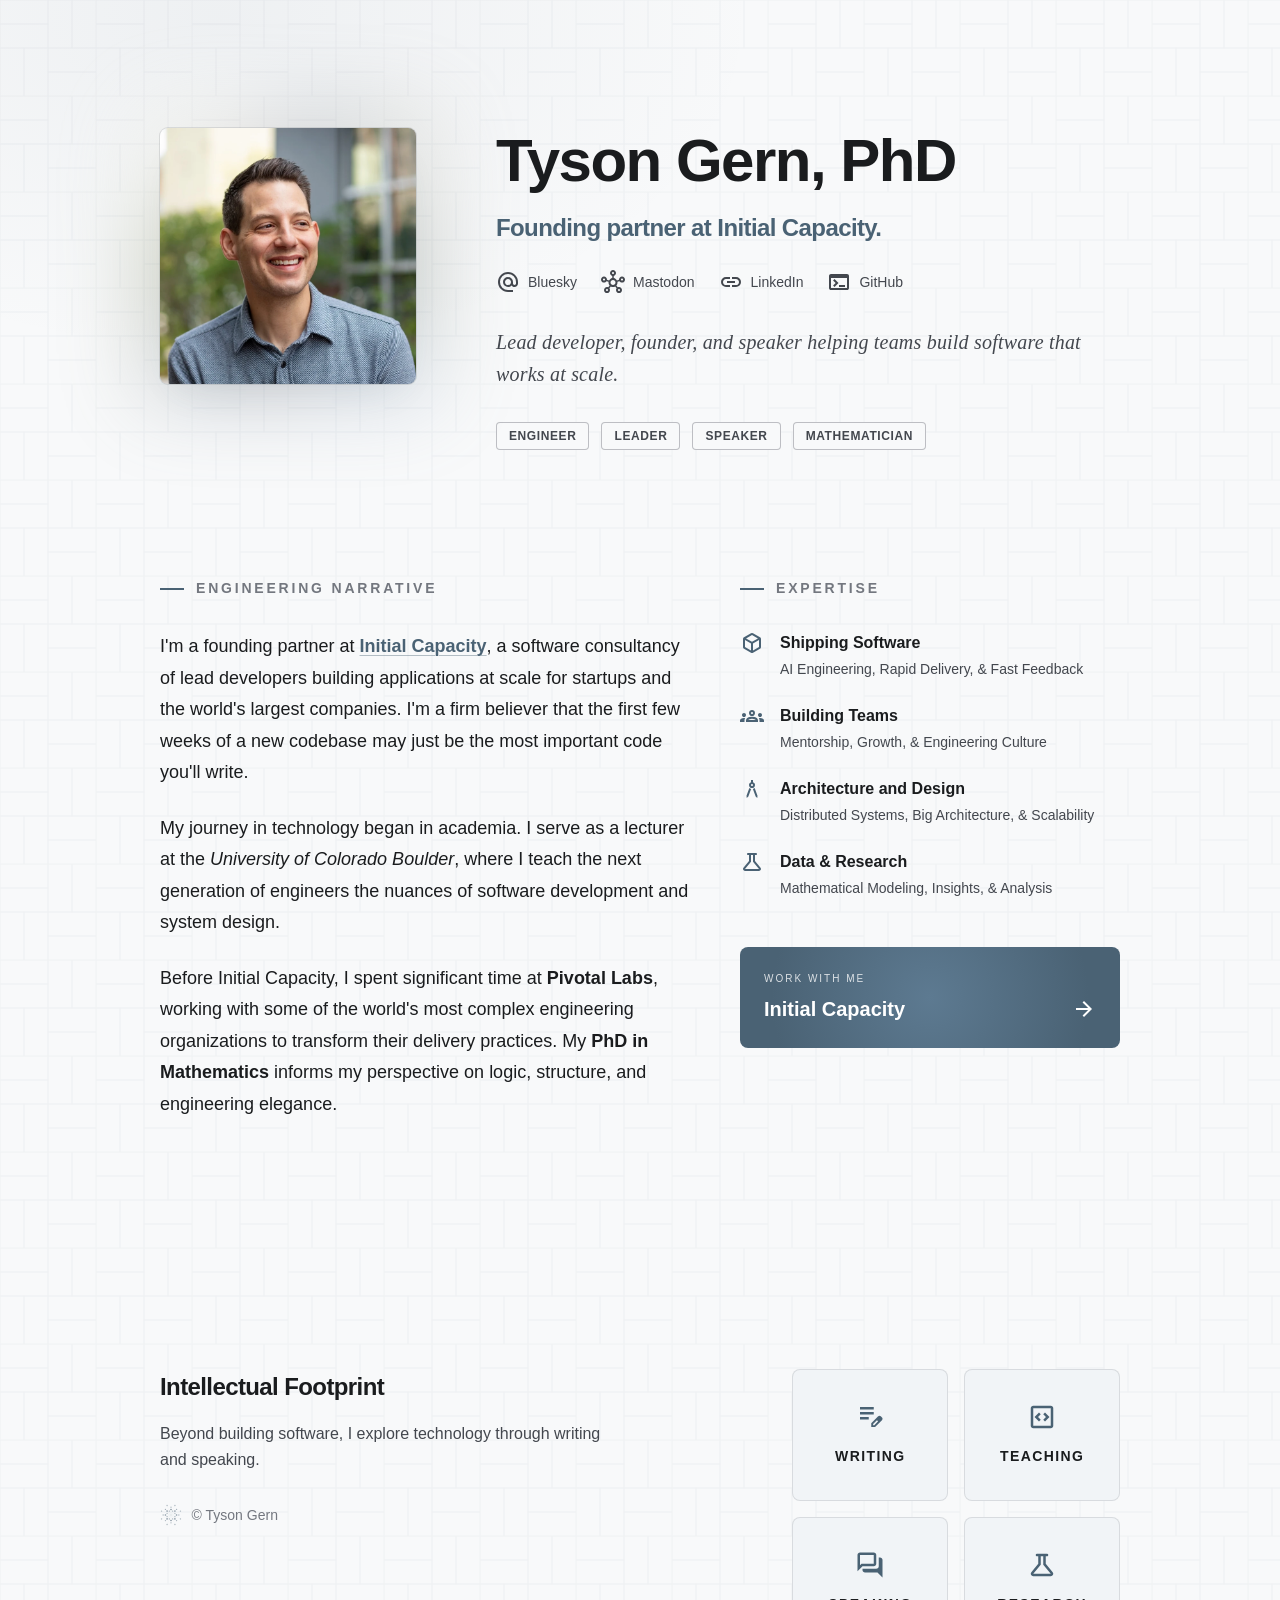
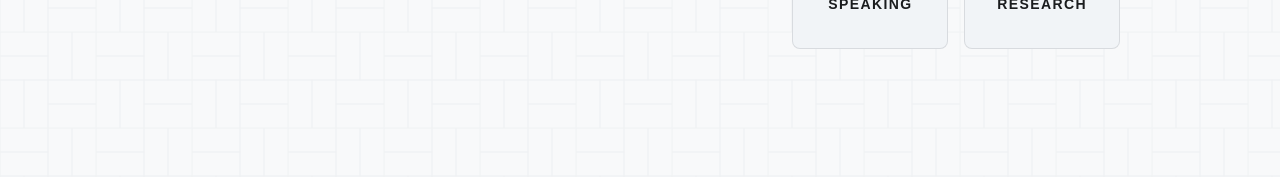
==== commit 79e8021a: "Strengthen tag pill borders to sit above the domino weave Co-Authored-By: Claude Fable 5 <noreply@an" ====
--- a/index.html
+++ b/index.html
@@ -387,9 +387,16 @@
 
                 & span {
                     padding: 0.25rem 0.75rem;
-                    /* opaque so the domino pattern never shows through a pill */
+                    /* opaque so the domino pattern never shows through a pill;
+                       border a step stronger than the weave's hairlines so the
+                       pills sit above the texture, not in it */
                     background-color: var(--background-color);
-                    border: 1px solid var(--border-color);
+                    border: 1px solid
+                        color-mix(
+                            in srgb,
+                            var(--text-muted-color) 45%,
+                            transparent
+                        );
                     color: var(--text-secondary-color);
                     border-radius: 0.25rem;
                     font-size: 0.75rem;
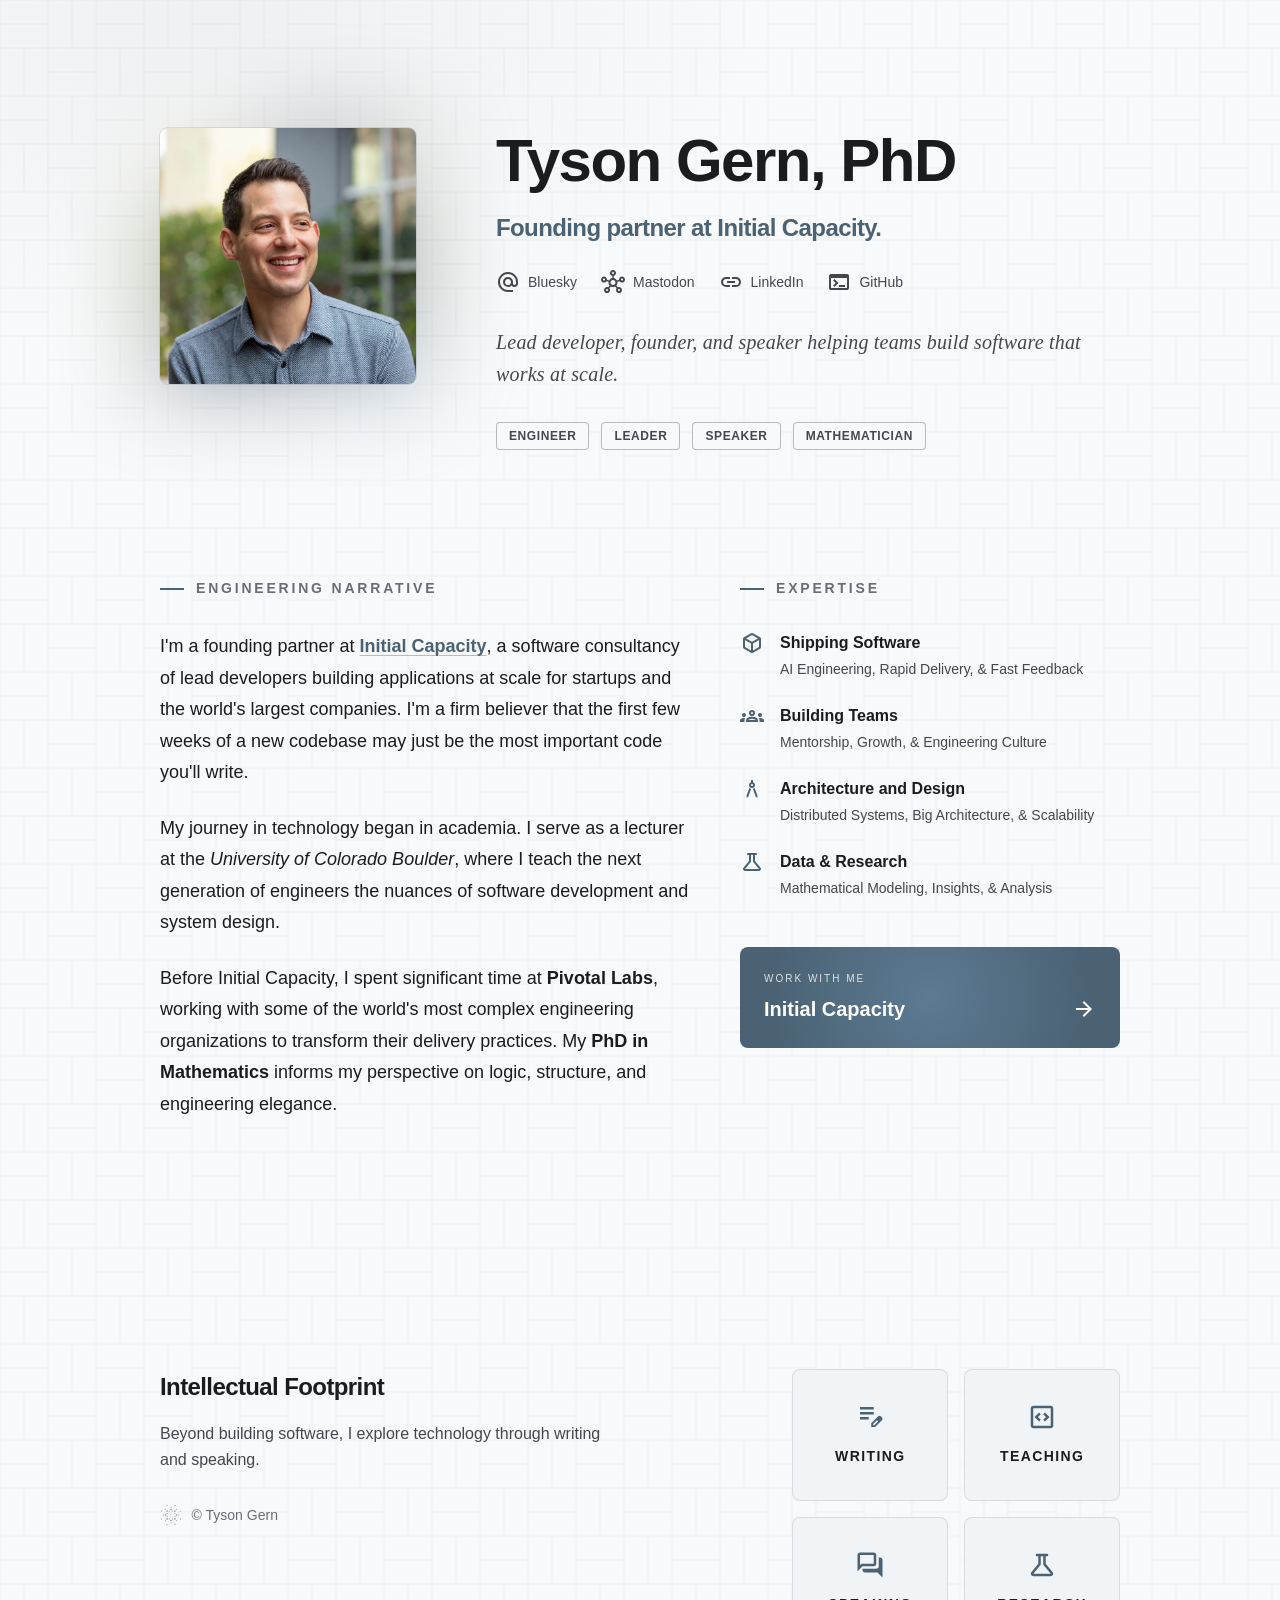
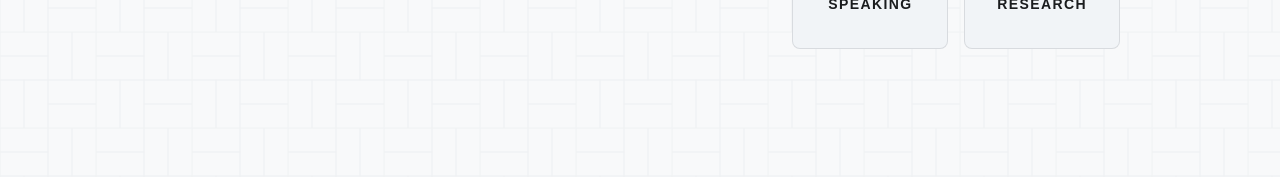
==== commit c3296074: "Fix contrast, heading structure, reduced-motion gap, and glow cost - Darken light-theme muted text t" ====
--- a/index.html
+++ b/index.html
@@ -23,7 +23,9 @@
             property="og:description"
             content="Founding partner at Initial Capacity"
         />
-        <meta property="og:url" content="https://tyson.gern.org" />
+        <meta property="og:url" content="https://tyson.gern.org/" />
+        <meta property="og:site_name" content="Tyson Gern" />
+        <meta property="og:locale" content="en_US" />
         <meta
             property="og:image"
             content="https://tyson.gern.org/images/profile.webp"
@@ -39,7 +41,7 @@
             name="twitter:description"
             content="Founding partner at Initial Capacity"
         />
-        <meta name="twitter:url" content="https://tyson.gern.org" />
+        <meta name="twitter:url" content="https://tyson.gern.org/" />
         <meta
             name="twitter:image"
             content="https://tyson.gern.org/images/profile.webp"
@@ -83,10 +85,9 @@
                 --white: #ffffff;
 
                 --primary-color: light-dark(#4a6274, #7f9bb0);
-                --primary-hover-color: light-dark(#5d7a91, #92aec2);
                 --text-color: light-dark(#1a1c1e, #e7ebee);
                 --text-secondary-color: light-dark(#43474e, #b9c1c8);
-                --text-muted-color: light-dark(#73777f, #8d959d);
+                --text-muted-color: light-dark(#696d75, #8d959d);
                 --background-color: light-dark(#f8f9fa, #161b20);
                 --surface-color: light-dark(#eef1f4, #222b33);
                 --surface-subtle-color: light-dark(#f1f4f7, #1b232a);
@@ -107,10 +108,9 @@
             }
 
             @property --primary-color { syntax: "<color>"; inherits: true; initial-value: #4a6274; }
-            @property --primary-hover-color { syntax: "<color>"; inherits: true; initial-value: #5d7a91; }
             @property --text-color { syntax: "<color>"; inherits: true; initial-value: #1a1c1e; }
             @property --text-secondary-color { syntax: "<color>"; inherits: true; initial-value: #43474e; }
-            @property --text-muted-color { syntax: "<color>"; inherits: true; initial-value: #73777f; }
+            @property --text-muted-color { syntax: "<color>"; inherits: true; initial-value: #696d75; }
             @property --background-color { syntax: "<color>"; inherits: true; initial-value: #f8f9fa; }
             @property --surface-color { syntax: "<color>"; inherits: true; initial-value: #eef1f4; }
             @property --surface-subtle-color { syntax: "<color>"; inherits: true; initial-value: #f1f4f7; }
@@ -123,7 +123,7 @@
             /* Added after first paint so the initial render doesn't fade in;
                makes an OS light/dark flip cross-fade like dusk instead of snapping. */
             html.theme-fade {
-                transition: --primary-color 0.8s ease, --primary-hover-color 0.8s ease,
+                transition: --primary-color 0.8s ease,
                     --text-color 0.8s ease, --text-secondary-color 0.8s ease,
                     --text-muted-color 0.8s ease, --background-color 0.8s ease,
                     --surface-color 0.8s ease, --surface-subtle-color 0.8s ease,
@@ -273,16 +273,18 @@
                 flex-shrink: 0;
             }
 
-            /* Ambient glow: the portrait's own colors bleed softly into the page. */
+            /* Ambient glow: the portrait's own colors bleed softly into the
+               page. Uses a small pre-scaled copy so the 800px master isn't
+               decoded and blurred twice. */
             .portrait::before {
                 content: "";
                 position: absolute;
                 inset: -8%;
                 z-index: -1;
-                background: url(./images/profile.webp) center / cover;
+                background: url(./images/profile-glow.webp) center / cover;
                 filter: blur(42px) saturate(1.15);
                 border-radius: 1rem;
-                opacity: 0.25;
+                opacity: 0.32;
             }
 
             @media (prefers-color-scheme: dark) {
@@ -525,7 +527,7 @@
                     justify-content: space-between;
                 }
 
-                & h4 {
+                & .card-title {
                     font-size: 1.25rem;
                     font-weight: 700;
                 }
@@ -537,30 +539,34 @@
             }
 
             /* Scroll-linked: the rule draws outward from center as the footer
-               enters the viewport. Unsupported browsers keep the static border. */
-            @supports (animation-timeline: view()) {
-                .footer-section {
-                    border-top-color: transparent;
-                    position: relative;
-
-                    &::before {
-                        content: "";
-                        position: absolute;
-                        top: 0;
-                        left: 50%;
-                        width: 0;
-                        height: 1px;
-                        background-color: var(--border-color);
-                        animation: draw-hairline linear both;
-                        animation-timeline: view();
-                        animation-range: entry 0% entry 80%;
-                    }
-                }
-
-                @keyframes draw-hairline {
-                    to {
-                        width: 100%;
-                        left: 0;
+               enters the viewport. Unsupported browsers keep the static
+               border. Gated on reduced-motion explicitly — the global clamp
+               zeroes durations, which scroll-driven timelines ignore. */
+            @media (prefers-reduced-motion: no-preference) {
+                @supports (animation-timeline: view()) {
+                    .footer-section {
+                        border-top-color: transparent;
+                        position: relative;
+
+                        &::before {
+                            content: "";
+                            position: absolute;
+                            top: 0;
+                            left: 50%;
+                            width: 0;
+                            height: 1px;
+                            background-color: var(--border-color);
+                            animation: draw-hairline linear both;
+                            animation-timeline: view();
+                            animation-range: entry 0% entry 80%;
+                        }
+                    }
+
+                    @keyframes draw-hairline {
+                        to {
+                            width: 100%;
+                            left: 0;
+                        }
                     }
                 }
             }
@@ -738,7 +744,7 @@
                     </div>
                 </div>
                 <div>
-                    <h3 class="section-label">Expertise</h3>
+                    <h2 class="section-label">Expertise</h2>
                     <ul class="expertise-list">
                         <li>
                             <svg class="icon" aria-hidden="true" focusable="false" xmlns="http://www.w3.org/2000/svg" viewBox="0 -960 960 960"><path d="M440-183v-274L200-596v274l240 139Zm80 0 240-139v-274L520-457v274Zm-40-343 237-137-237-137-237 137 237 137ZM160-252q-19-11-29.5-29T120-321v-318q0-22 10.5-40t29.5-29l280-161q19-11 40-11t40 11l280 161q19 11 29.5 29t10.5 40v318q0 22-10.5 40T800-252L520-91q-19 11-40 11t-40-11L160-252Zm320-228Z"/></svg>
@@ -788,13 +794,13 @@
                     <a class="project-card" href="https://initialcapacity.io">
                         <p class="label">Work with me</p>
                         <div class="content">
-                            <h4>Initial Capacity</h4>
+                            <p class="card-title">Initial Capacity</p>
                             <svg class="icon" aria-hidden="true" focusable="false" xmlns="http://www.w3.org/2000/svg" viewBox="0 -960 960 960"><path d="M647-440H160v-80h487L423-744l57-56 320 320-320 320-57-56 224-224Z"/></svg>
                         </div>
                     </a>
                 </div>
             </section>
-            <section class="footer-section">
+            <footer class="footer-section">
                 <div class="footer-flex">
                     <div class="footer-info">
                         <h2>Intellectual Footprint</h2>
@@ -835,7 +841,7 @@
                         </a>
                     </div>
                 </div>
-            </section>
+            </footer>
         </main>
         <script>
             requestAnimationFrame(() =>
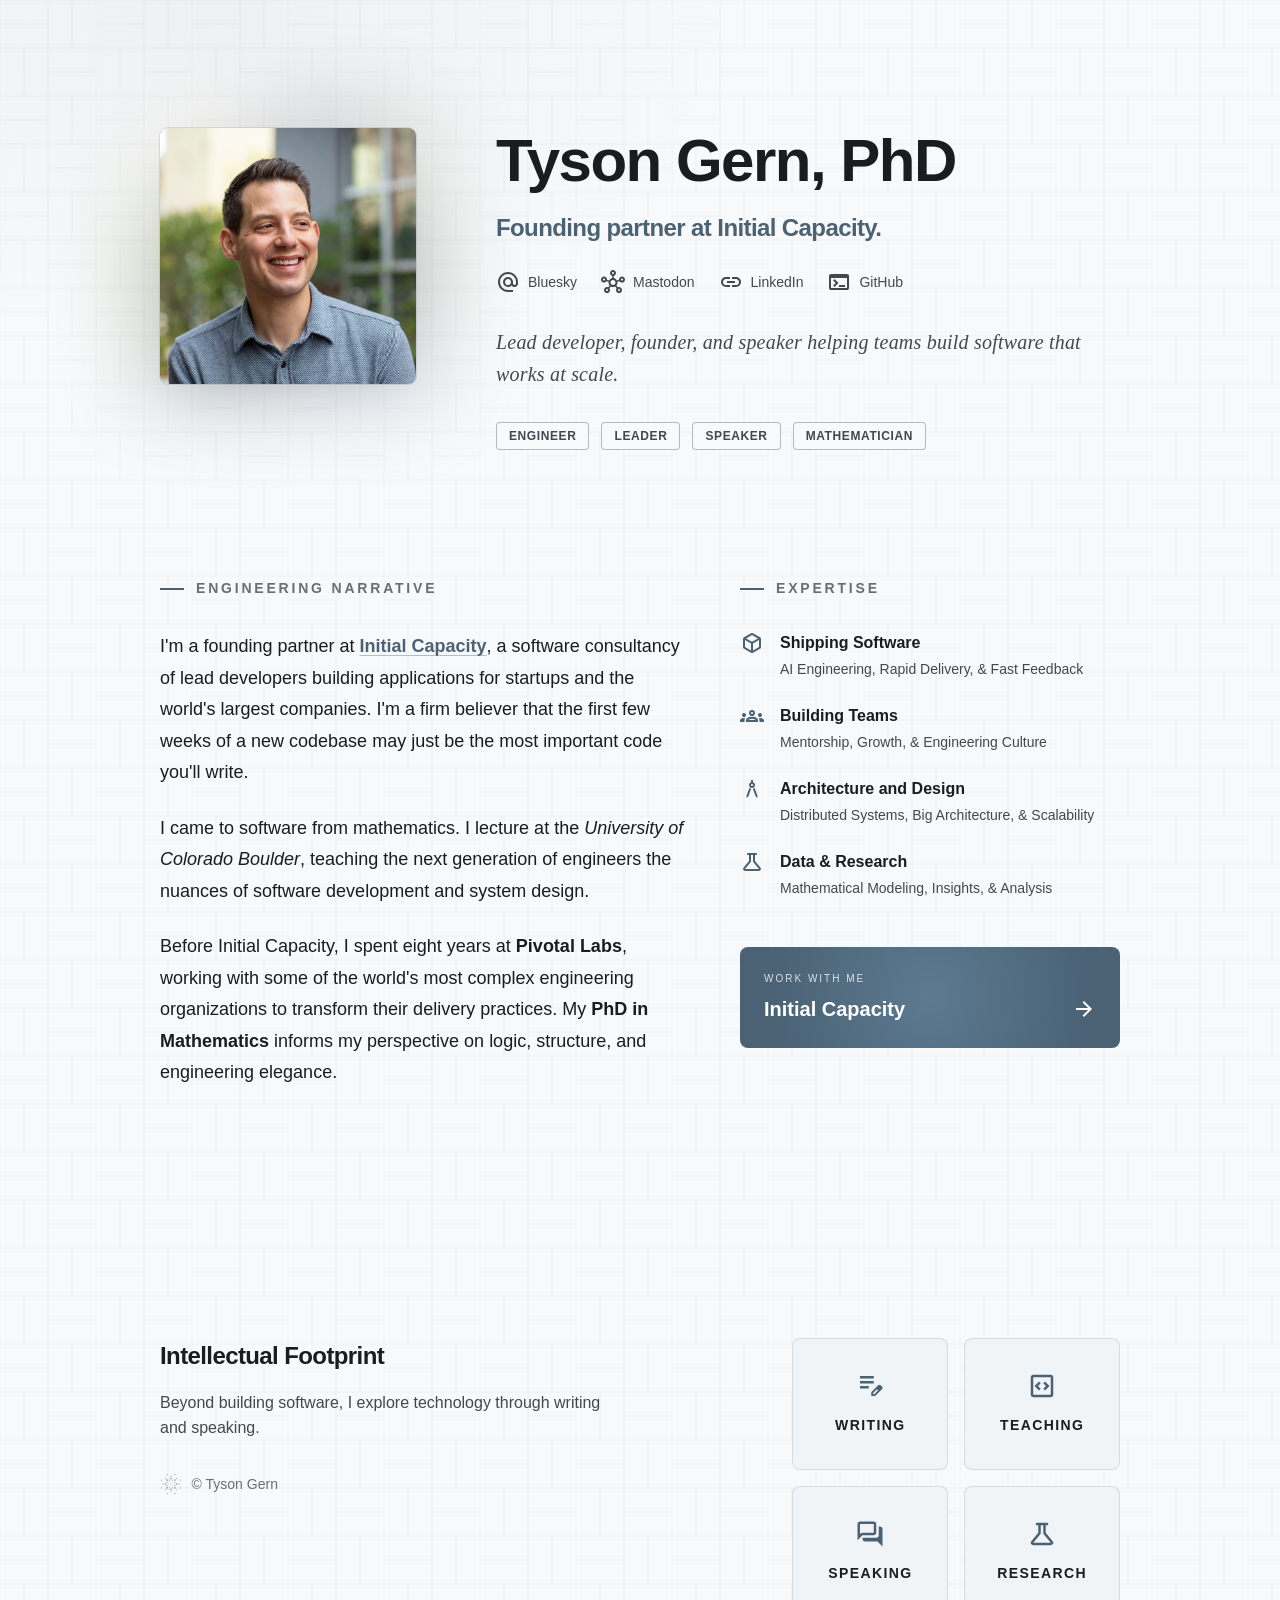
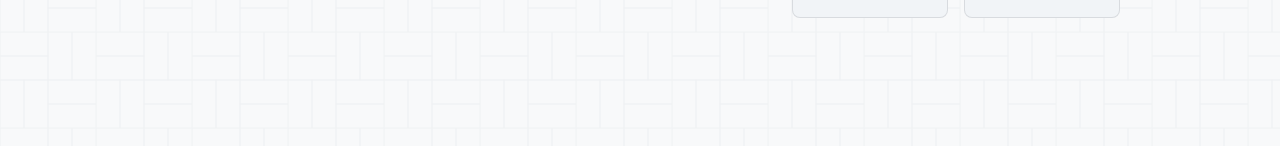
==== commit 290f2f7d: "Tighten narrative copy Co-Authored-By: Claude Fable 5 <noreply@anthropic.com>" ====
--- a/index.html
+++ b/index.html
@@ -720,20 +720,19 @@
                             <a class="highlight" href="https://initialcapacity.io"
                                 >Initial Capacity</a
                             >, a software consultancy of lead developers
-                            building applications at scale for startups and the
+                            building applications for startups and the
                             world's largest companies. I'm a firm believer that
                             the first few weeks of a new codebase may just be
                             the most important code you'll write.
                         </p>
                         <p>
-                            My journey in technology began in academia. I
-                            serve as a lecturer at the
-                            <em>University of Colorado Boulder</em>, where I
-                            teach the next generation of engineers the nuances
-                            of software development and system design.
+                            I came to software from mathematics. I lecture at
+                            the <em>University of Colorado Boulder</em>,
+                            teaching the next generation of engineers the
+                            nuances of software development and system design.
                         </p>
                         <p>
-                            Before Initial Capacity, I spent significant time at
+                            Before Initial Capacity, I spent eight years at
                             <strong>Pivotal Labs</strong>, working with some of
                             the world's most complex engineering organizations
                             to transform their delivery practices. My
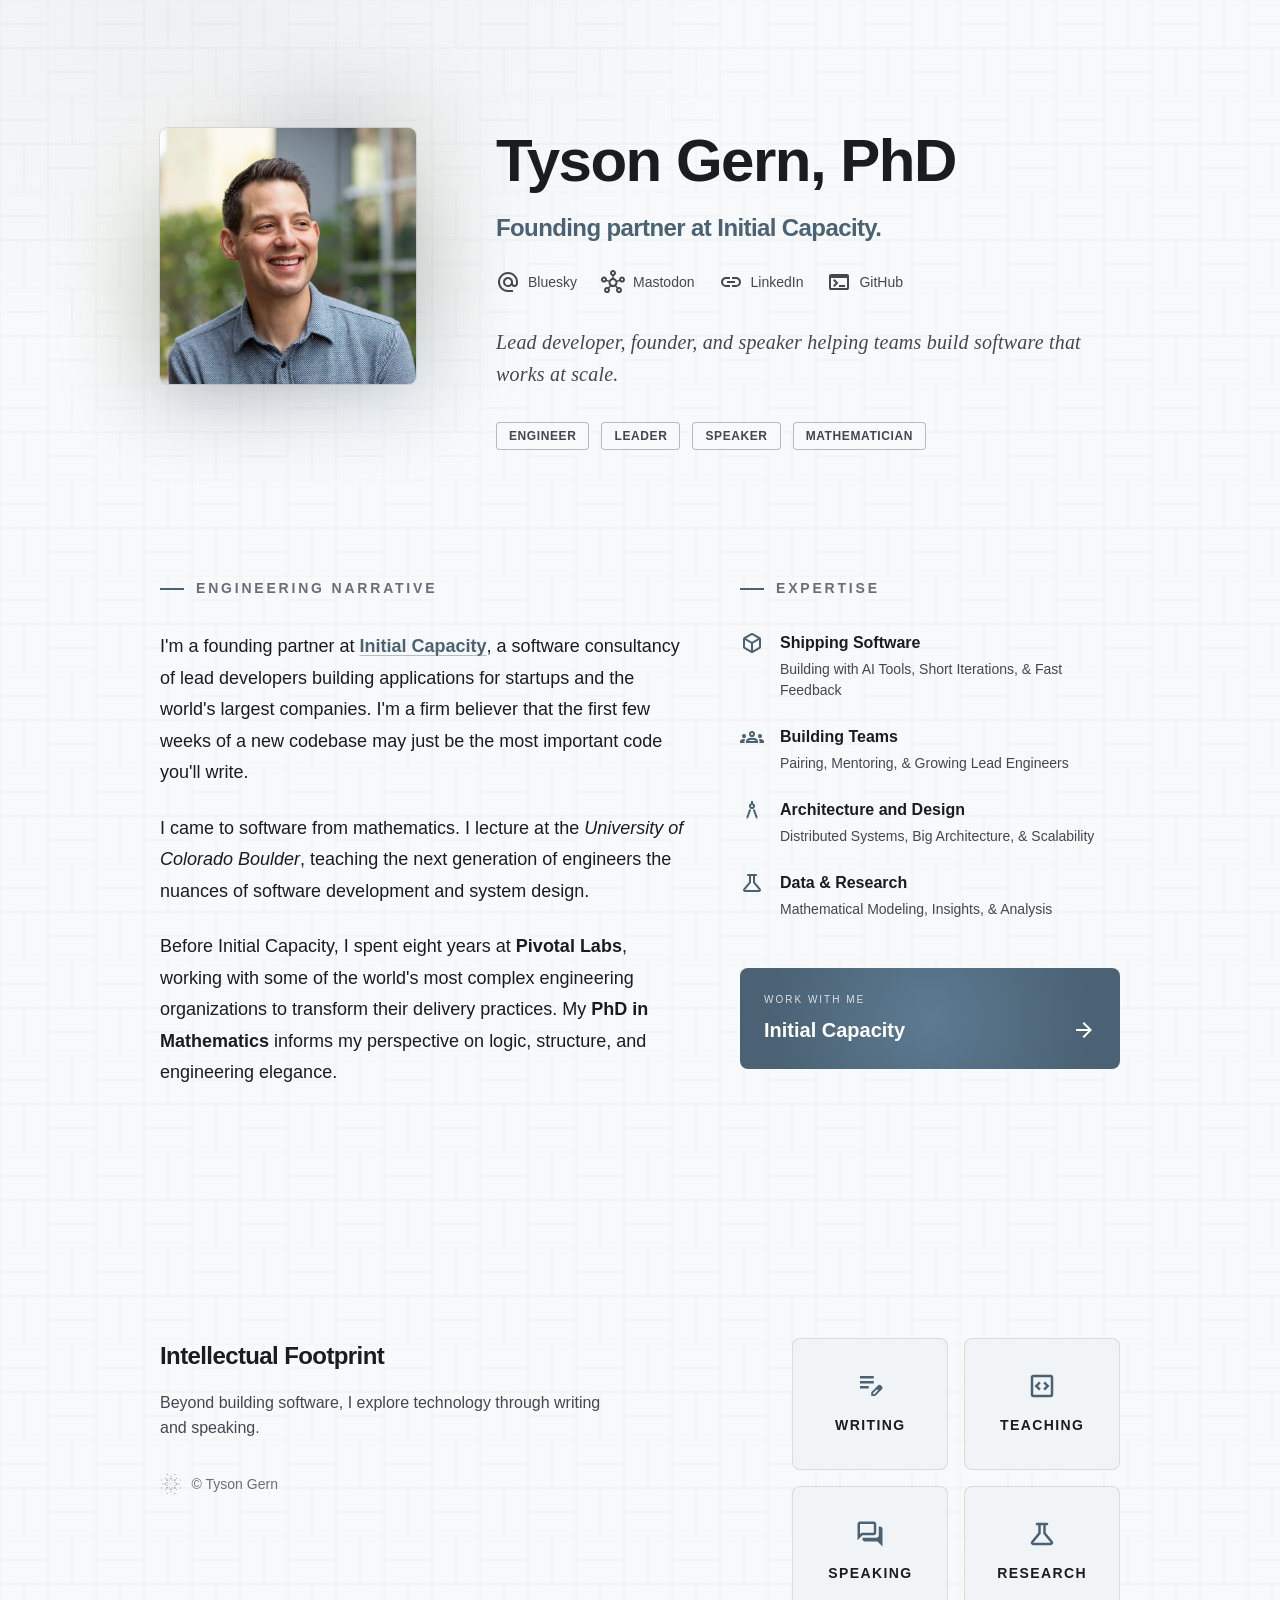
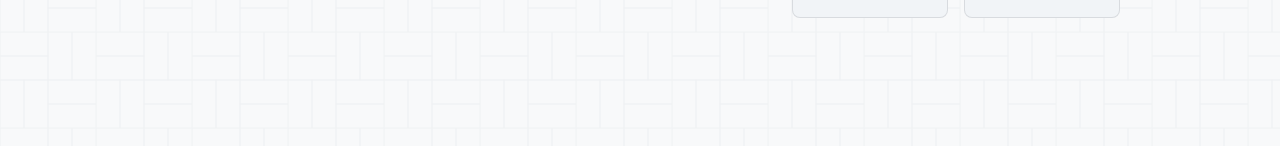
==== commit 78cd7c6a: "Sharpen expertise descriptions Co-Authored-By: Claude Fable 5 <noreply@anthropic.com>" ====
--- a/index.html
+++ b/index.html
@@ -750,8 +750,8 @@
                             <div>
                                 <p class="expertise-title">Shipping Software</p>
                                 <p class="expertise-desc">
-                                    AI Engineering, Rapid Delivery, &amp; Fast
-                                    Feedback
+                                    Building with AI Tools, Short Iterations,
+                                    &amp; Fast Feedback
                                 </p>
                             </div>
                         </li>
@@ -760,8 +760,8 @@
                             <div>
                                 <p class="expertise-title">Building Teams</p>
                                 <p class="expertise-desc">
-                                    Mentorship, Growth, &amp; Engineering
-                                    Culture
+                                    Pairing, Mentoring, &amp; Growing Lead
+                                    Engineers
                                 </p>
                             </div>
                         </li>
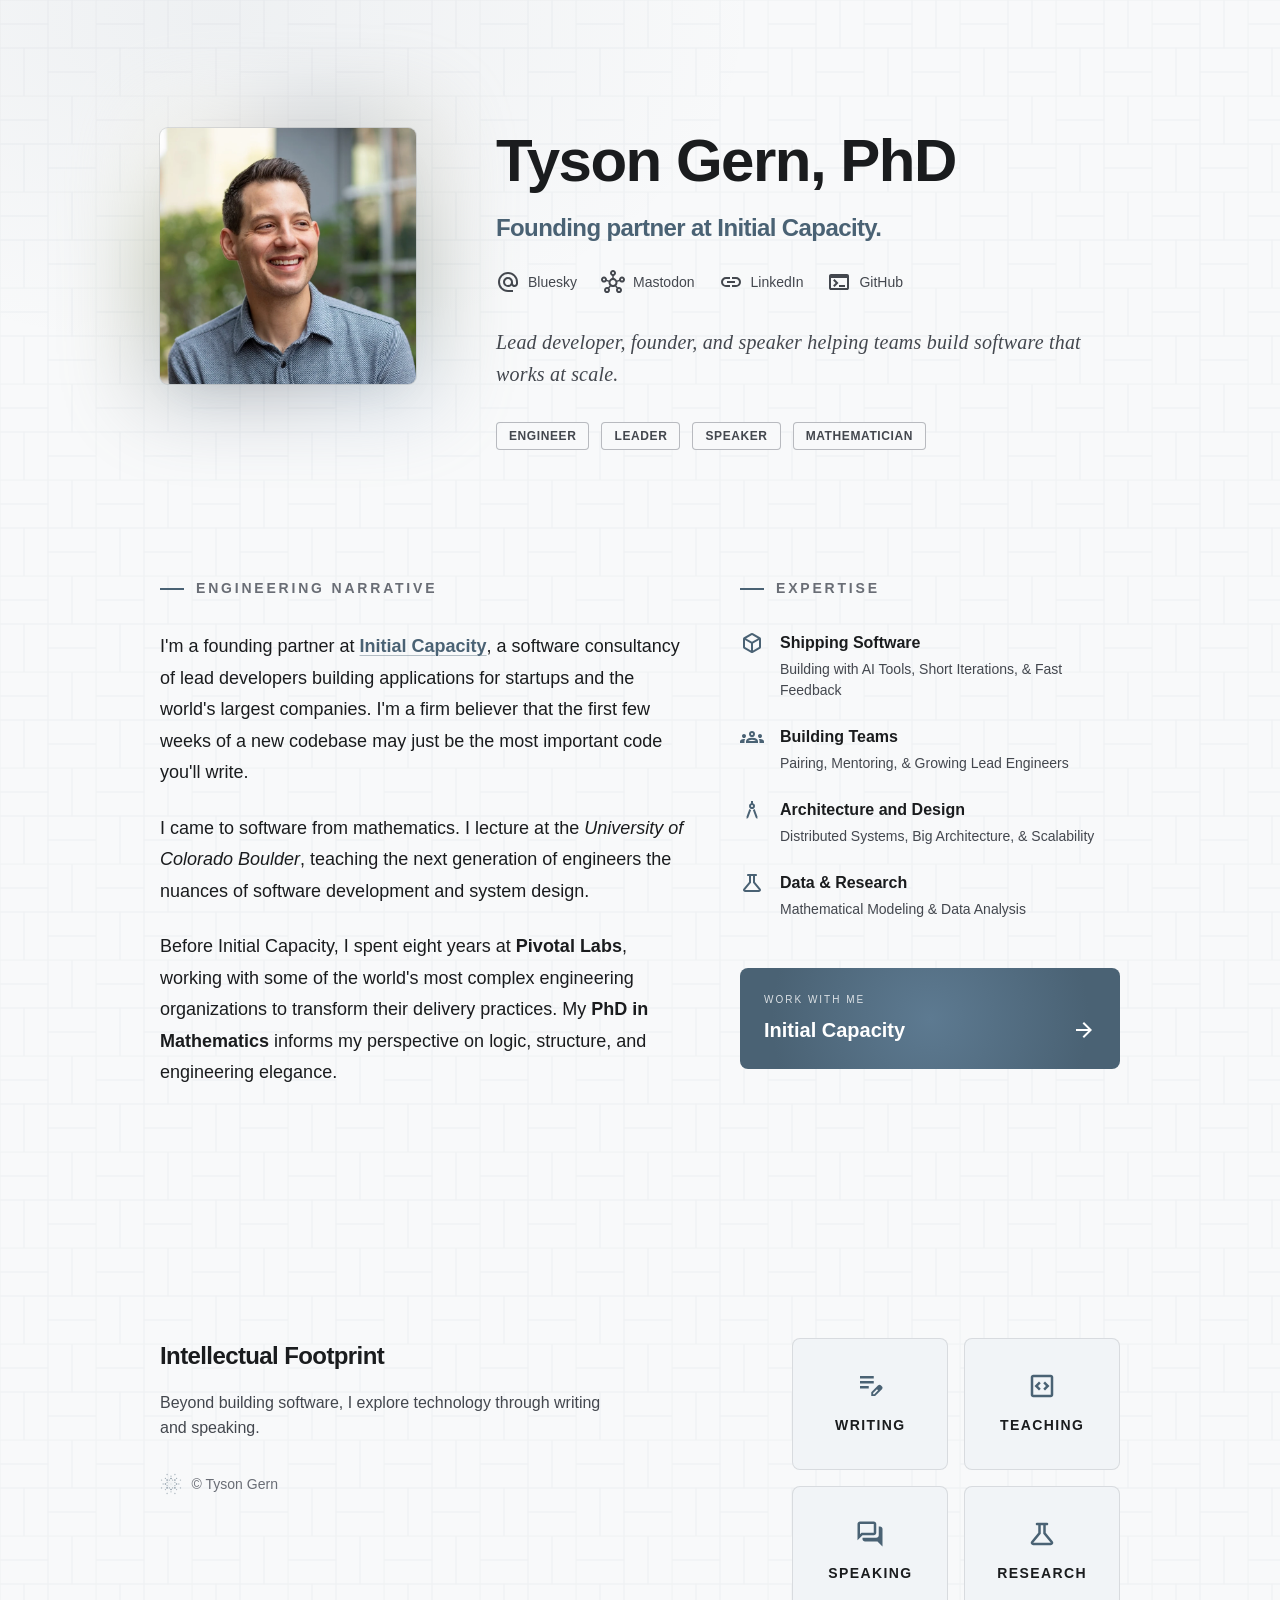
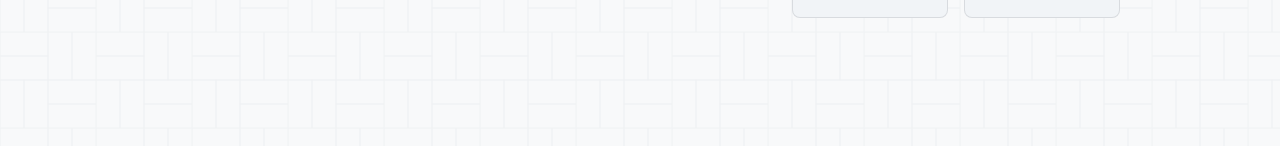
==== commit dd3ce17d: "Simplify Data & Research description Co-Authored-By: Claude Fable 5 <noreply@anthropic.com>" ====
--- a/index.html
+++ b/index.html
@@ -784,8 +784,7 @@
                                     Data &amp; Research
                                 </p>
                                 <p class="expertise-desc">
-                                    Mathematical Modeling, Insights, &amp;
-                                    Analysis
+                                    Mathematical Modeling &amp; Data Analysis
                                 </p>
                             </div>
                         </li>
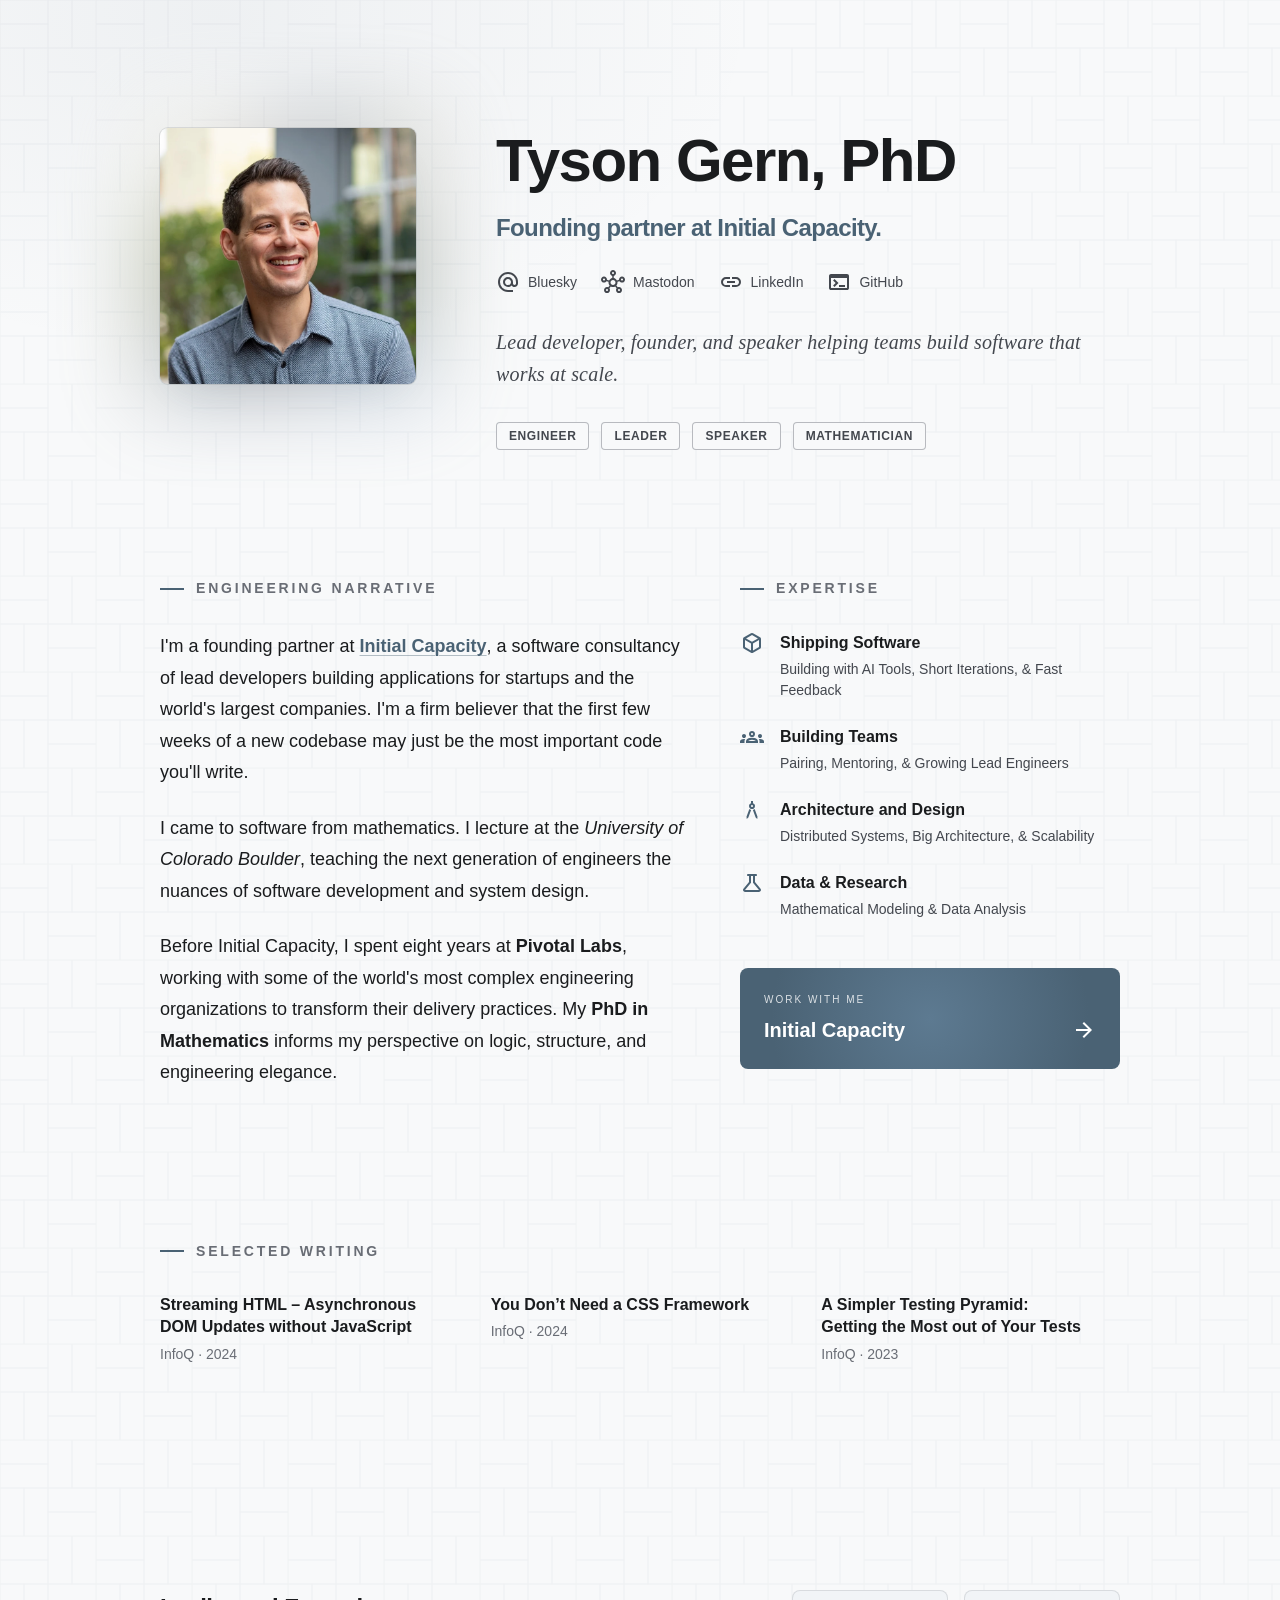
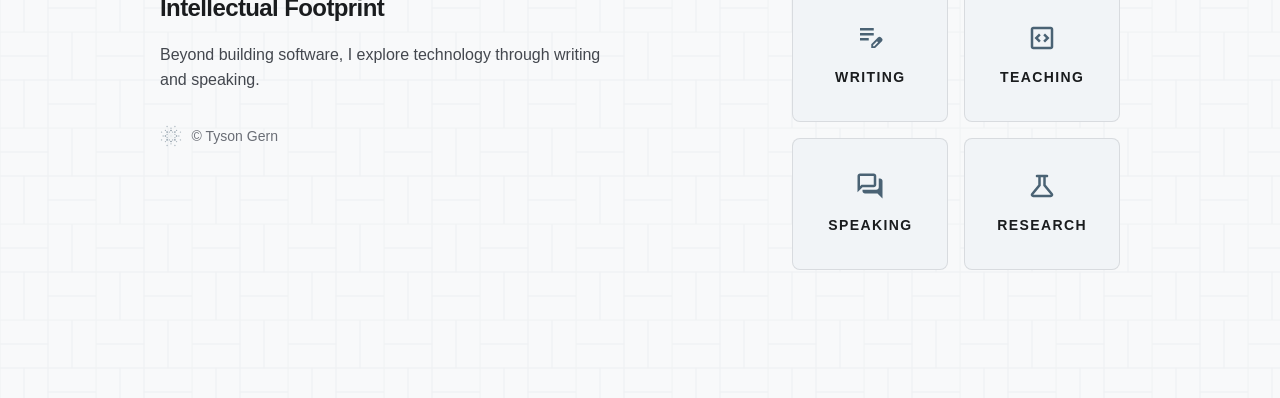
==== commit 29d545dc: "Add selected writing section Co-Authored-By: Claude Fable 5 <noreply@anthropic.com>" ====
--- a/index.html
+++ b/index.html
@@ -530,6 +530,43 @@
                 & .card-title {
                     font-size: 1.25rem;
                     font-weight: 700;
+                }
+            }
+
+            .writing-section {
+                margin-bottom: 8rem;
+            }
+
+            .writing-grid {
+                display: grid;
+                grid-template-columns: 1fr;
+                gap: 2rem;
+
+                @media (min-width: 768px) {
+                    grid-template-columns: repeat(3, 1fr);
+                }
+
+                & a {
+                    display: block;
+                    text-decoration: none;
+                    color: inherit;
+
+                    &:hover .writing-title {
+                        color: var(--primary-color);
+                    }
+                }
+
+                & .writing-title {
+                    font-weight: 700;
+                    line-height: 1.4;
+                    margin-bottom: 0.35rem;
+                    text-wrap: balance;
+                    transition: color 0.2s ease;
+                }
+
+                & .writing-meta {
+                    font-size: 0.875rem;
+                    color: var(--text-muted-color);
                 }
             }
 
@@ -798,6 +835,37 @@
                     </a>
                 </div>
             </section>
+            <section class="writing-section">
+                <h2 class="section-label">Selected Writing</h2>
+                <div class="writing-grid">
+                    <a
+                        href="https://www.infoq.com/articles/html-streaming-dom-updates-without-javascript/"
+                    >
+                        <p class="writing-title">
+                            Streaming HTML &ndash; Asynchronous DOM Updates
+                            without JavaScript
+                        </p>
+                        <p class="writing-meta">InfoQ &middot; 2024</p>
+                    </a>
+                    <a
+                        href="https://www.infoq.com/articles/no-need-css-framework/"
+                    >
+                        <p class="writing-title">
+                            You Don&rsquo;t Need a CSS Framework
+                        </p>
+                        <p class="writing-meta">InfoQ &middot; 2024</p>
+                    </a>
+                    <a
+                        href="https://www.infoq.com/articles/testing-pyramid-slow-fast-tests/"
+                    >
+                        <p class="writing-title">
+                            A Simpler Testing Pyramid: Getting the Most out of
+                            Your Tests
+                        </p>
+                        <p class="writing-meta">InfoQ &middot; 2023</p>
+                    </a>
+                </div>
+            </section>
             <footer class="footer-section">
                 <div class="footer-flex">
                     <div class="footer-info">
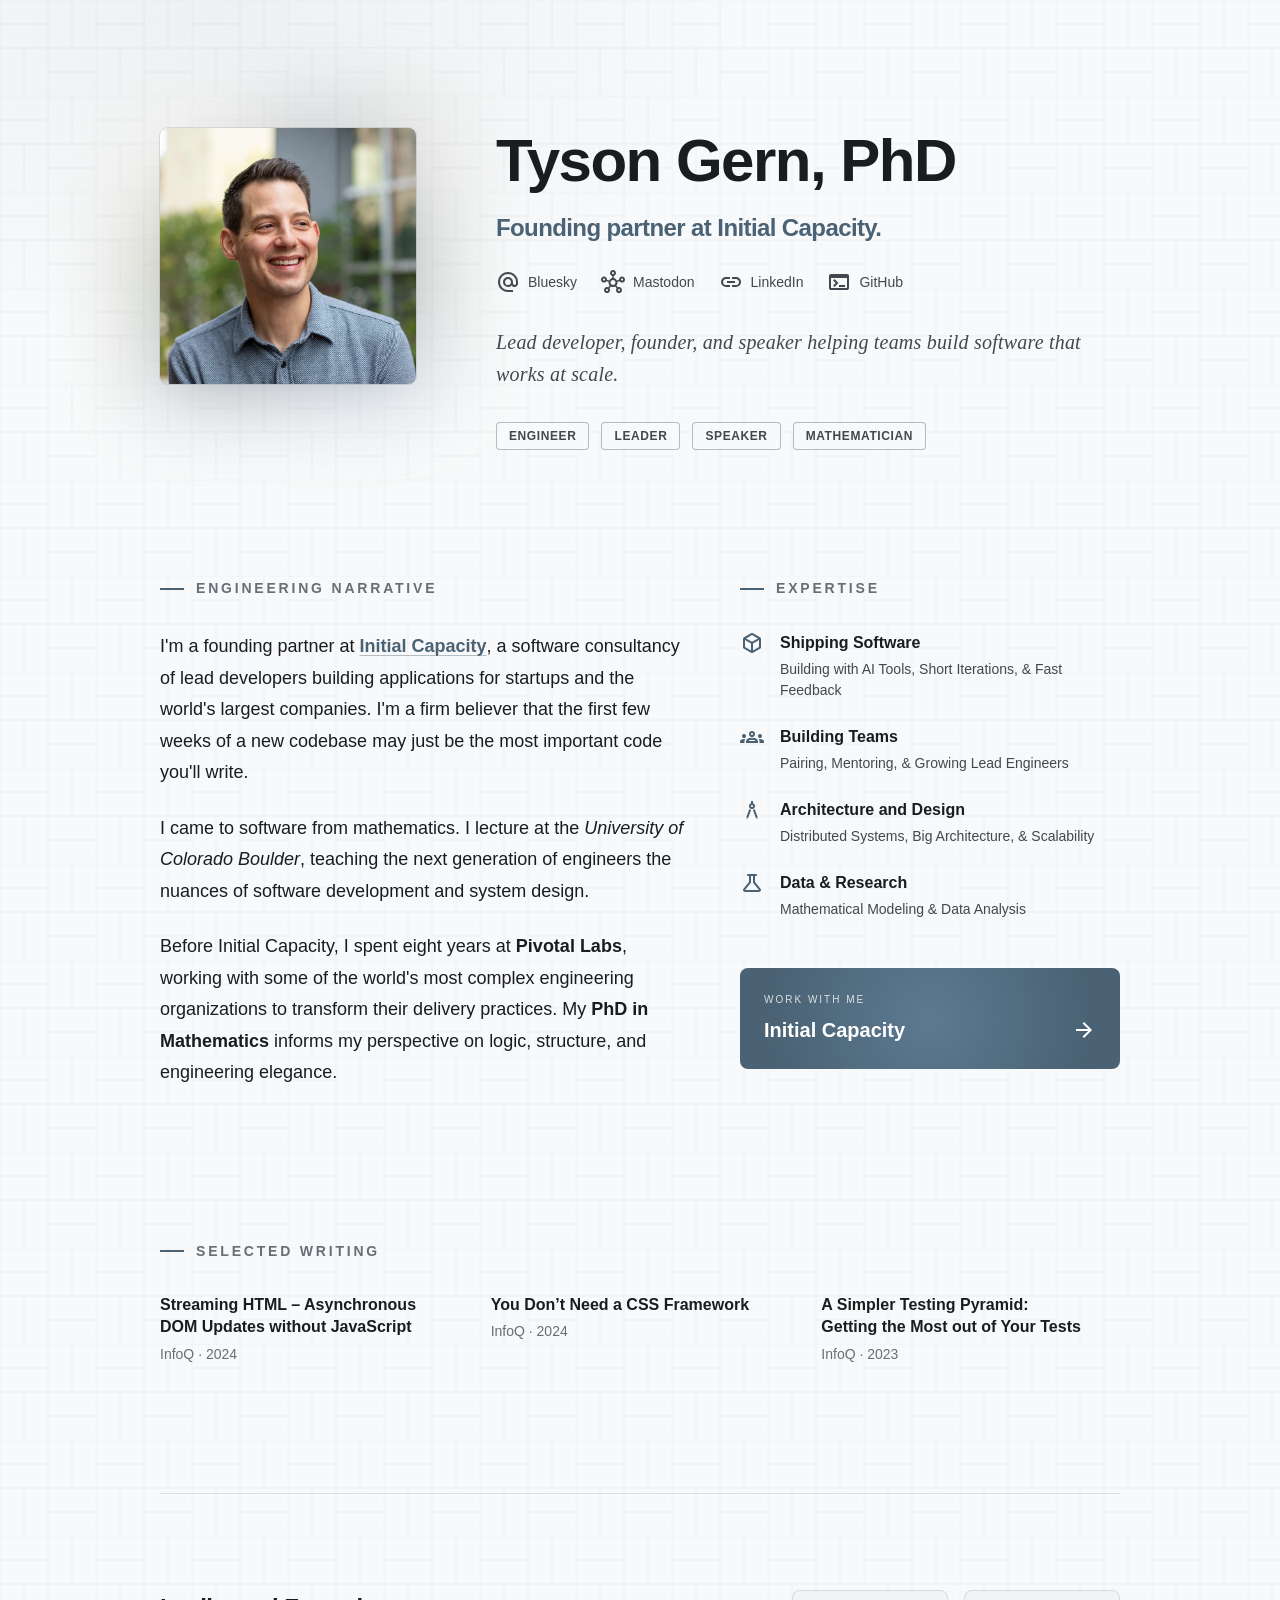
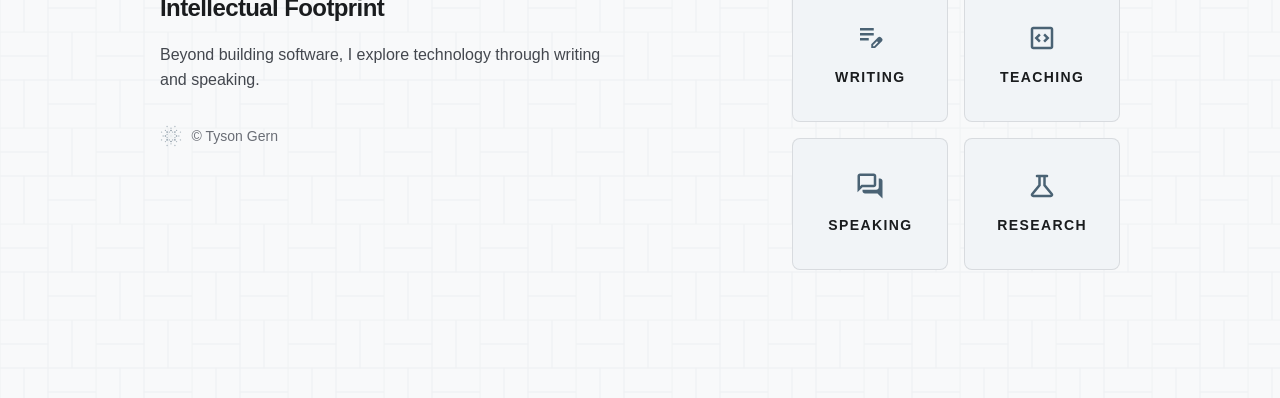
==== commit fd87cc02: "Remove scroll-drawn footer hairline Co-Authored-By: Claude Fable 5 <noreply@anthropic.com>" ====
--- a/index.html
+++ b/index.html
@@ -573,39 +573,6 @@
             .footer-section {
                 padding-top: 6rem;
                 border-top: 1px solid var(--border-color);
-            }
-
-            /* Scroll-linked: the rule draws outward from center as the footer
-               enters the viewport. Unsupported browsers keep the static
-               border. Gated on reduced-motion explicitly — the global clamp
-               zeroes durations, which scroll-driven timelines ignore. */
-            @media (prefers-reduced-motion: no-preference) {
-                @supports (animation-timeline: view()) {
-                    .footer-section {
-                        border-top-color: transparent;
-                        position: relative;
-
-                        &::before {
-                            content: "";
-                            position: absolute;
-                            top: 0;
-                            left: 50%;
-                            width: 0;
-                            height: 1px;
-                            background-color: var(--border-color);
-                            animation: draw-hairline linear both;
-                            animation-timeline: view();
-                            animation-range: entry 0% entry 80%;
-                        }
-                    }
-
-                    @keyframes draw-hairline {
-                        to {
-                            width: 100%;
-                            left: 0;
-                        }
-                    }
-                }
             }
 
             .footer-flex {
